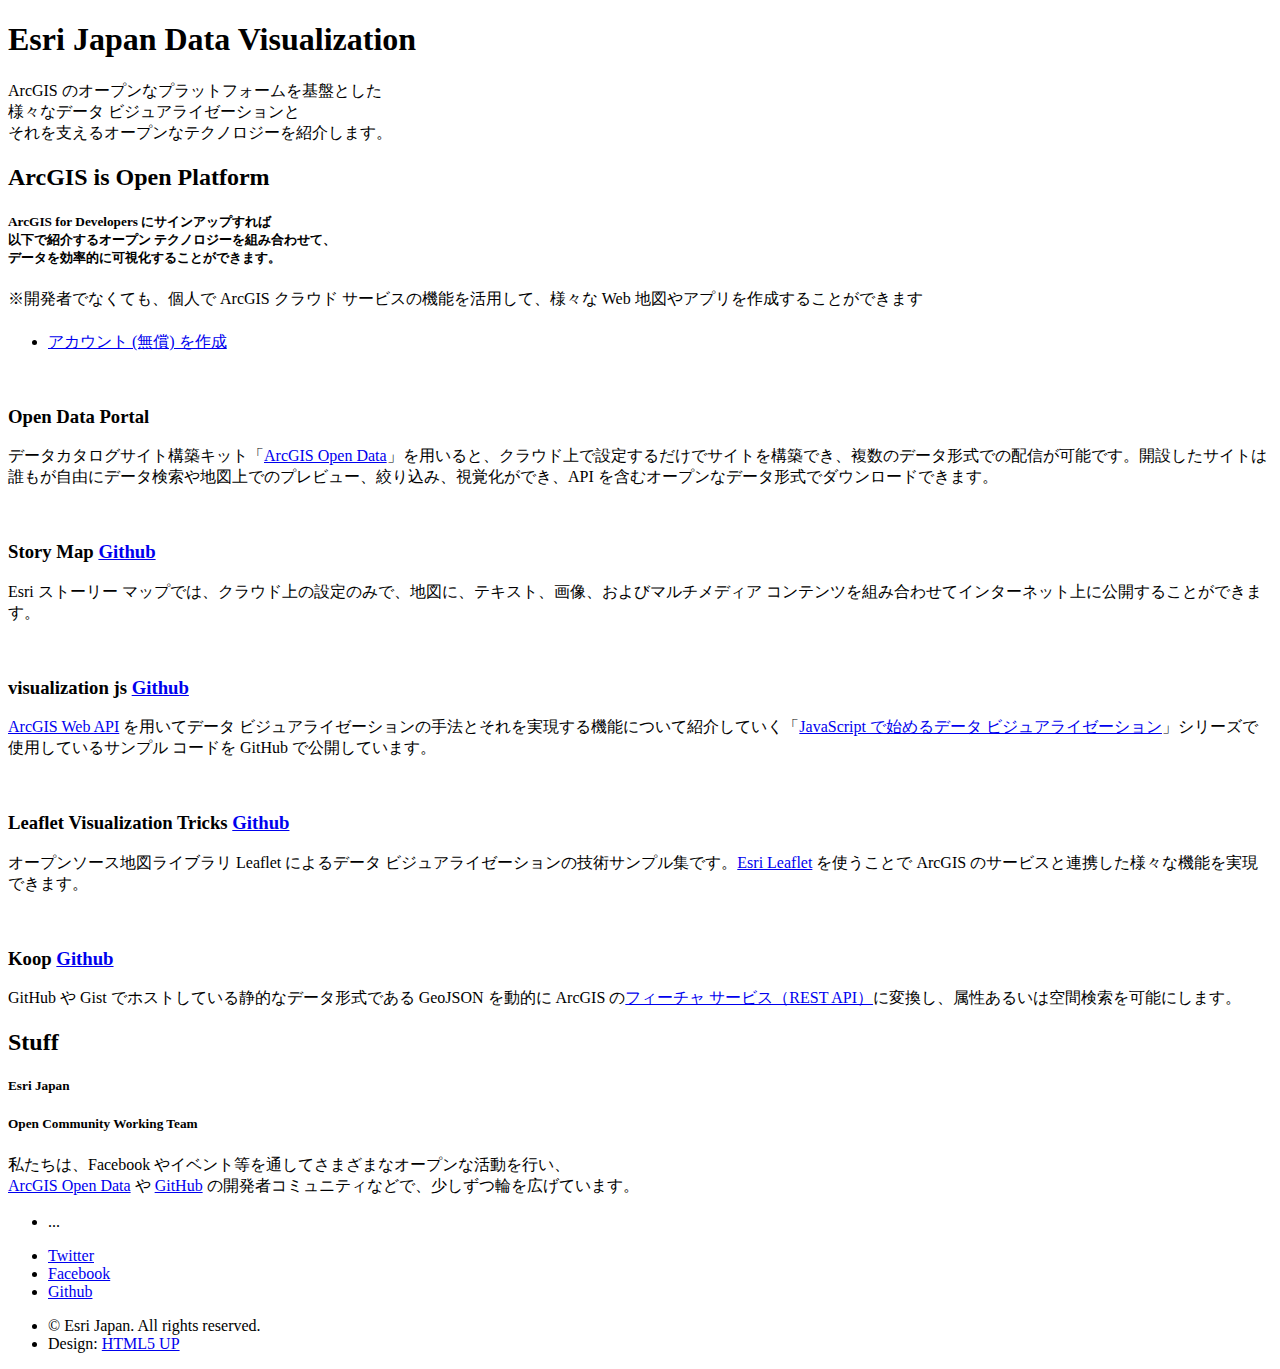
==== ej-dataviz/index.html @ c21b6cfa "fix" ====
<!DOCTYPE HTML>
<!--
	Directive by HTML5 UP
	html5up.net | @n33co
	Free for personal and commercial use under the CCA 3.0 license (html5up.net/license)
-->
<html>
	<head>
		<title>Esri Japan Data Visualization</title>
		<meta charset="utf-8" />
		<meta name="viewport" content="width=device-width, initial-scale=1" />
		<!--[if lte IE 8]><script src="assets/js/ie/html5shiv.js"></script><![endif]-->
		<link rel="stylesheet" href="assets/css/main.css" />
		<!--[if lte IE 8]><link rel="stylesheet" href="assets/css/ie8.css" /><![endif]-->
	</head>
	<body>

		<!-- Header -->
			<div id="header">
				<span class="logo icon ms ms-layers-overlay"></span>
				<h1>Esri Japan Data Visualization</h1>
				<h5></h5>
				<p>ArcGIS のオープンなプラットフォームを基盤とした<br />様々なデータ ビジュアライゼーションと<br />それを支えるオープンなテクノロジーを紹介します。</p>
			</div>

		<!-- Main -->
			<div id="main">

				<header class="major container 75%">
					<h2>ArcGIS is Open Platform</h2>
					<h5></h5>
					<h5>ArcGIS for Developers にサインアップすれば<br />
					以下で紹介するオープン テクノロジーを組み合わせて、<br />
					データを効率的に可視化することができます。</h5>
					<span class="mini">※開発者でなくても、個人で ArcGIS クラウド サービスの機能を活用して、様々な Web 地図やアプリを作成することができます</span>
					<h5></h5>
					<ul class="actions">
						<li><a href="https://developers.arcgis.com/sign-up/" target="_blank" class="button">アカウント (無償) を作成</a></li>
					</ul>
				</header>

				<div class="box alt container">
					<section class="feature left">
						<a href="http://data.esrij.com/" class="image icon ms ms-catalog"><img src="images/pic01.jpg" alt="" /></a>
						<div class="content">
							<h3>Open Data Portal</h3>
							<p>データカタログサイト構築キット「<a href="http://www.esrij.com/products/arcgis-online/details/opendata/" target="_blank">ArcGIS Open Data</a>」を用いると、クラウド上で設定するだけでサイトを構築でき、複数のデータ形式での配信が可能です。開設したサイトは誰もが自由にデータ検索や地図上でのプレビュー、絞り込み、視覚化ができ、API を含むオープンなデータ形式でダウンロードできます。</p>
						</div>
					</section>
					<section class="feature right">
						<a href="http://storymaps.arcgis.com/ja/" target="_blank" class="image icon ms ms-map-o"><img src="images/pic03.jpg" alt="" /></a>
						<div class="content">
							<h3>Story Map <a href="https://github.com/esri?utf8=%E2%9C%93&query=storytelling" target="_blank" class="icon fa-github"><span class="label">Github</span></a></h3>
							<p>Esri ストーリー マップでは、クラウド上の設定のみで、地図に、テキスト、画像、およびマルチメディア コンテンツを組み合わせてインターネット上に公開することができます。</p>
						</div>
					</section>
					<section class="feature left">
						<a href="https://github.com/EsriJapan/data-visualization-js" target="_blank" class="image icon fa-code"><img src="images/pic02.jpg" alt="" /></a>
						<div class="content">
							<h3>visualization js <a href="https://github.com/EsriJapan/data-visualization-js" target="_blank" class="icon fa-github"><span class="label">Github</span></a></h3>
							<p><a href="http://www.esrij.com/products/arcgis-api-for-javascript/" target="_blank">ArcGIS Web API</a> を用いてデータ ビジュアライゼーションの手法とそれを実現する機能について紹介していく「<a href="https://geonet.esri.com/docs/DOC-3492" target="_blank">JavaScript で始めるデータ ビジュアライゼーション</a>」シリーズで使用しているサンプル コードを GitHub で公開しています。</p>
						</div>
					</section>
					<section class="feature right">
						<a href="#" target="_blank" class="image icon ms ms-leaflet"><img src="images/pic03.jpg" alt="" /></a>
						<div class="content">
							<h3>Leaflet Visualization Tricks <a href="#" target="_blank" class="icon fa-github"><span class="label">Github</span></a></h3>
							<p>オープンソース地図ライブラリ Leaflet によるデータ ビジュアライゼーションの技術サンプル集です。<a href="https://esri.github.io/esri-leaflet/" target="_blank">Esri Leaflet</a> を使うことで ArcGIS のサービスと連携した様々な機能を実現できます。</p>
						</div>
					</section>
					<section class="feature left">
						<a href="http://ec2-52-193-79-249.ap-northeast-1.compute.amazonaws.com/" target="_blank" class="image icon ms ms-ogc-web-services"><img src="images/pic01.jpg" alt="" /></a>
						<div class="content">
							<h3>Koop <a href="https://github.com/koopjs/koop" target="_blank" class="icon fa-github"><span class="label">Github</span></a></h3>
							<p>GitHub や Gist でホストしている静的なデータ形式である GeoJSON を動的に ArcGIS の<a href="https://developers.arcgis.com/features/layers/" target="_blank">フィーチャ サービス（REST API）</a>に変換し、属性あるいは空間検索を可能にします。</p>
						</div>
					</section>
				</div>

				<footer class="major container 75%">
					<h2>Stuff</h2>
					<h5>Esri Japan</h5>
					<h5>Open Community Working Team</h5>
					<p>私たちは、Facebook やイベント等を通してさまざまなオープンな活動を行い、<br /><a href="http://data.esrij.com/" target="_blank">ArcGIS Open Data</a> や <a href="https://github.com/esrijapan" target="_blank">GitHub</a> の開発者コミュニティなどで、少しずつ輪を広げています。</p>
					<ul>
						<li>...</li>
					</ul>
					<!--<ul class="actions">
						<li><a href="#" class="button">ArcGIS for Developers アカウント (無償) を作成</a></li>
					</ul>-->
				</footer>

			</div>

		<!-- Footer -->
			<div id="footer">
				<div class="container 75%">

					<!--<header class="major last">
						<h2>Questions or comments?</h2>
					</header>

					<p>Vitae natoque dictum etiam semper magnis enim feugiat amet curabitur tempor
					orci penatibus. Tellus erat mauris ipsum fermentum etiam vivamus.</p>

					<form method="post" action="#">
						<div class="row">
							<div class="6u 12u(mobilep)">
								<input type="text" name="name" placeholder="Name" />
							</div>
							<div class="6u 12u(mobilep)">
								<input type="email" name="email" placeholder="Email" />
							</div>
						</div>
						<div class="row">
							<div class="12u">
								<textarea name="message" placeholder="Message" rows="6"></textarea>
							</div>
						</div>
						<div class="row">
							<div class="12u">
								<ul class="actions">
									<li><input type="submit" value="Send Message" /></li>
								</ul>
							</div>
						</div>
					</form>-->

					<ul class="icons">
						<li><a href="https://twitter.com/ESRIJapan" target="_blank" class="icon fa-twitter"><span class="label">Twitter</span></a></li>
						<li><a href="https://www.facebook.com/esrijopendata" target="_blank" class="icon fa-facebook"><span class="label">Facebook</span></a></li>
						<!--<li><a href="#" class="icon fa-instagram"><span class="label">Instagram</span></a></li>-->
						<li><a href="https://github.com/esrijapan" target="_blank" class="icon fa-github"><span class="label">Github</span></a></li>
						<!--<li><a href="#" class="icon fa-dribbble"><span class="label">Dribbble</span></a></li>-->
					</ul>

					<!--<ul>
						<li><img src="images/logo.png" /></li>
					</ul>-->

					<ul class="copyright">
						<li>&copy; Esri Japan. All rights reserved.</li><li>Design: <a href="http://html5up.net" target="_blank">HTML5 UP</a></li>
					</ul>

				</div>
			</div>

		<!-- Scripts -->
			<script src="assets/js/jquery.min.js"></script>
			<script src="assets/js/skel.min.js"></script>
			<script src="assets/js/util.js"></script>
			<!--[if lte IE 8]><script src="assets/js/ie/respond.min.js"></script><![endif]-->
			<script src="assets/js/main.js"></script>

	</body>
</html>
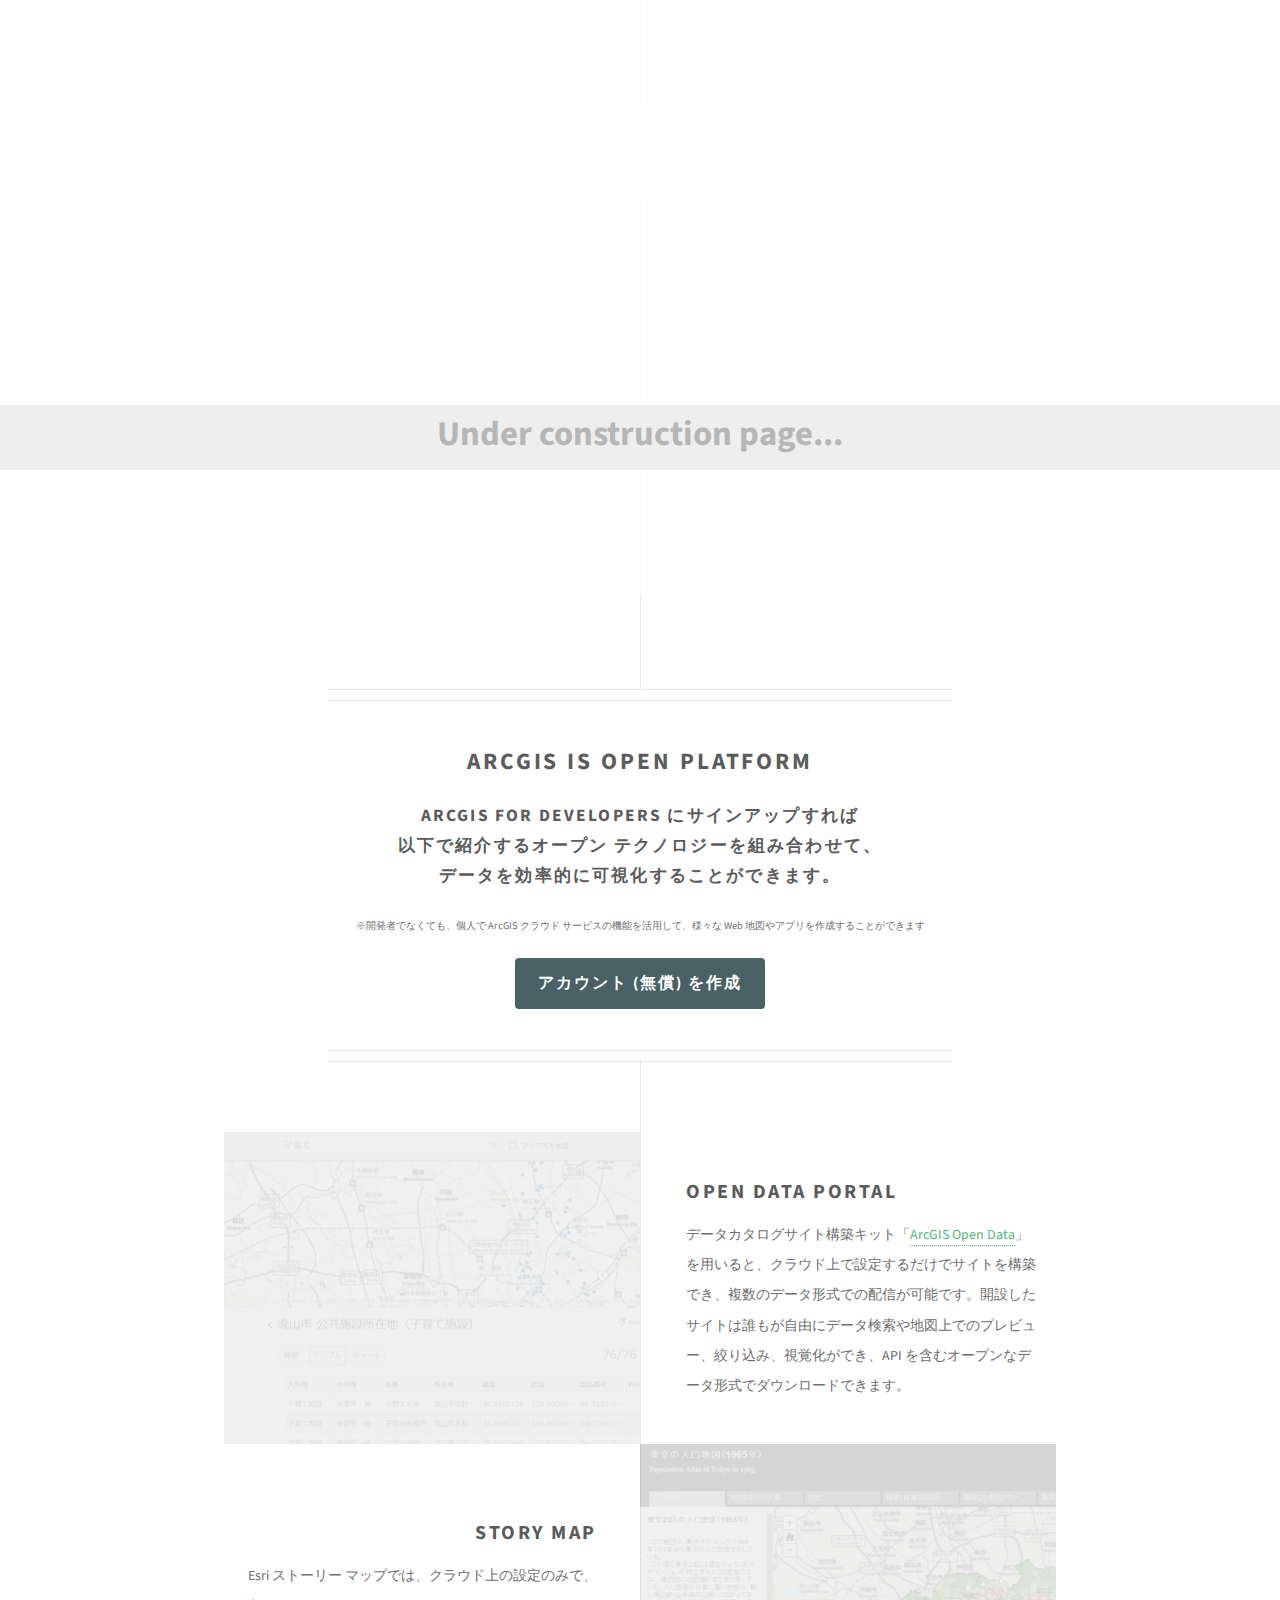
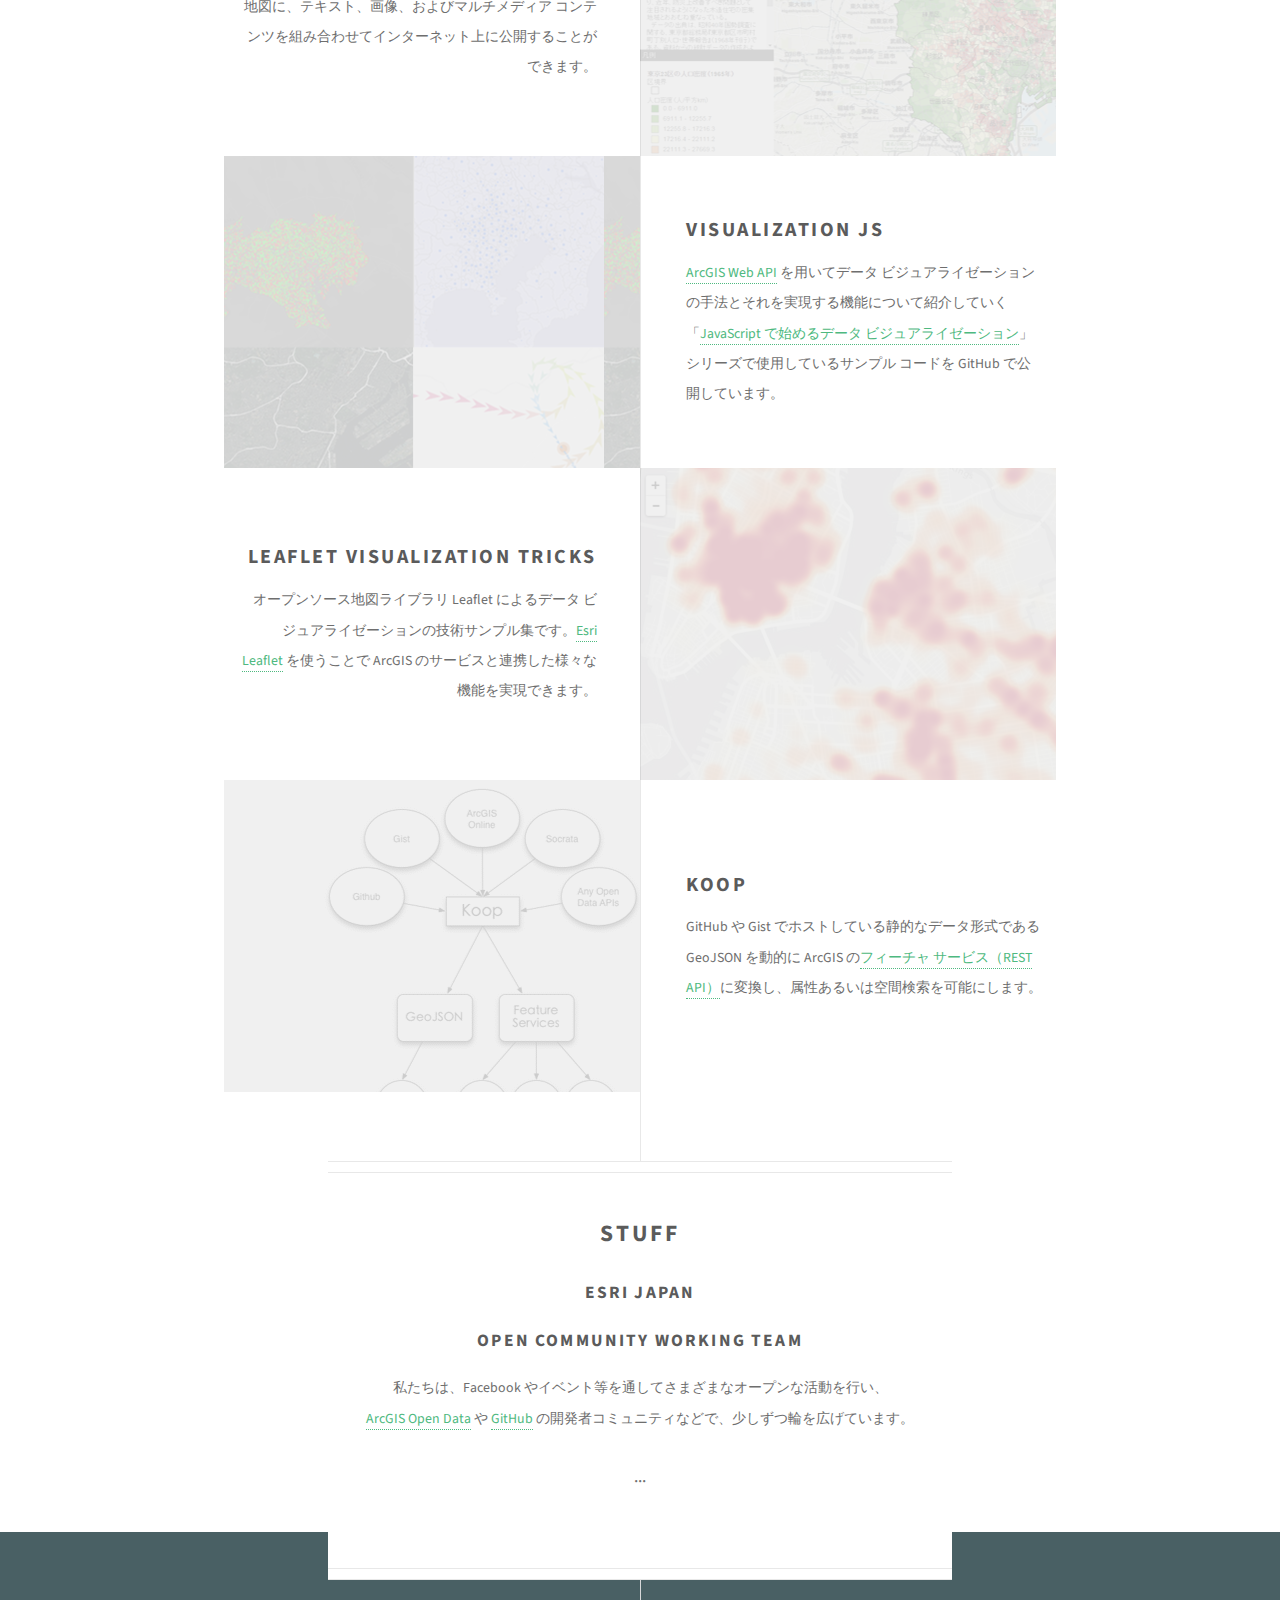
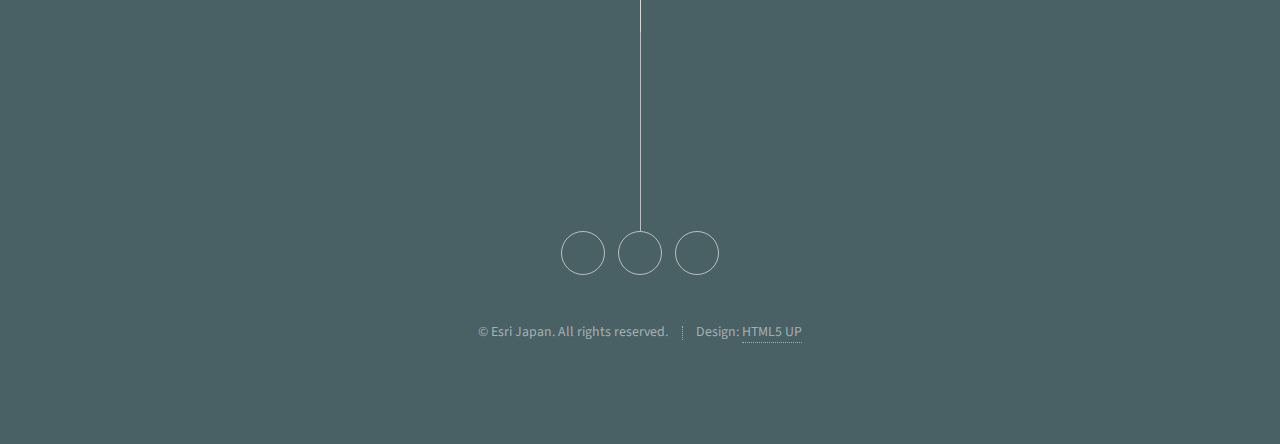
==== commit 51fc2491: "add bk images" ====
--- a/ej-dataviz/index.html
+++ b/ej-dataviz/index.html
@@ -41,35 +41,35 @@
 
 				<div class="box alt container">
 					<section class="feature left">
-						<a href="http://data.esrij.com/" class="image icon ms ms-catalog"><img src="images/pic01.jpg" alt="" /></a>
+						<a href="http://data.esrij.com/" class="image odp icon ms ms-catalog"><img src="images/pic01.jpg" alt="" /></a>
 						<div class="content">
 							<h3>Open Data Portal</h3>
 							<p>データカタログサイト構築キット「<a href="http://www.esrij.com/products/arcgis-online/details/opendata/" target="_blank">ArcGIS Open Data</a>」を用いると、クラウド上で設定するだけでサイトを構築でき、複数のデータ形式での配信が可能です。開設したサイトは誰もが自由にデータ検索や地図上でのプレビュー、絞り込み、視覚化ができ、API を含むオープンなデータ形式でダウンロードできます。</p>
 						</div>
 					</section>
 					<section class="feature right">
-						<a href="http://storymaps.arcgis.com/ja/" target="_blank" class="image icon ms ms-map-o"><img src="images/pic03.jpg" alt="" /></a>
+						<a href="http://storymaps.arcgis.com/ja/" target="_blank" class="image stm icon ms ms-map-o"><img src="images/pic03.jpg" alt="" /></a>
 						<div class="content">
 							<h3>Story Map <a href="https://github.com/esri?utf8=%E2%9C%93&query=storytelling" target="_blank" class="icon fa-github"><span class="label">Github</span></a></h3>
 							<p>Esri ストーリー マップでは、クラウド上の設定のみで、地図に、テキスト、画像、およびマルチメディア コンテンツを組み合わせてインターネット上に公開することができます。</p>
 						</div>
 					</section>
 					<section class="feature left">
-						<a href="https://github.com/EsriJapan/data-visualization-js" target="_blank" class="image icon fa-code"><img src="images/pic02.jpg" alt="" /></a>
+						<a href="https://github.com/EsriJapan/data-visualization-js" target="_blank" class="image viz icon fa-code"><img src="images/pic02.jpg" alt="" /></a>
 						<div class="content">
 							<h3>visualization js <a href="https://github.com/EsriJapan/data-visualization-js" target="_blank" class="icon fa-github"><span class="label">Github</span></a></h3>
 							<p><a href="http://www.esrij.com/products/arcgis-api-for-javascript/" target="_blank">ArcGIS Web API</a> を用いてデータ ビジュアライゼーションの手法とそれを実現する機能について紹介していく「<a href="https://geonet.esri.com/docs/DOC-3492" target="_blank">JavaScript で始めるデータ ビジュアライゼーション</a>」シリーズで使用しているサンプル コードを GitHub で公開しています。</p>
 						</div>
 					</section>
 					<section class="feature right">
-						<a href="#" target="_blank" class="image icon ms ms-leaflet"><img src="images/pic03.jpg" alt="" /></a>
+						<a href="#" target="_blank" class="image lft icon ms ms-leaflet"><img src="images/pic03.jpg" alt="" /></a>
 						<div class="content">
 							<h3>Leaflet Visualization Tricks <a href="#" target="_blank" class="icon fa-github"><span class="label">Github</span></a></h3>
 							<p>オープンソース地図ライブラリ Leaflet によるデータ ビジュアライゼーションの技術サンプル集です。<a href="https://esri.github.io/esri-leaflet/" target="_blank">Esri Leaflet</a> を使うことで ArcGIS のサービスと連携した様々な機能を実現できます。</p>
 						</div>
 					</section>
 					<section class="feature left">
-						<a href="http://ec2-52-193-79-249.ap-northeast-1.compute.amazonaws.com/" target="_blank" class="image icon ms ms-ogc-web-services"><img src="images/pic01.jpg" alt="" /></a>
+						<a href="http://ec2-52-193-79-249.ap-northeast-1.compute.amazonaws.com/" target="_blank" class="image kop icon ms ms-ogc-web-services"><img src="images/pic01.jpg" alt="" /></a>
 						<div class="content">
 							<h3>Koop <a href="https://github.com/koopjs/koop" target="_blank" class="icon fa-github"><span class="label">Github</span></a></h3>
 							<p>GitHub や Gist でホストしている静的なデータ形式である GeoJSON を動的に ArcGIS の<a href="https://developers.arcgis.com/features/layers/" target="_blank">フィーチャ サービス（REST API）</a>に変換し、属性あるいは空間検索を可能にします。</p>
@@ -145,6 +145,8 @@
 				</div>
 			</div>
 
+			<div id="under-construction" style="position:fixed;z-index:999;top:45%;left:0;width:100%;padding:0;font-size:2em;font-weight:bold;opacity:0.5;margin-left:auto;margin-right:auto;text-align:center;background:#ddd;padding-top:15px;padding-bottom:20px;">Under construction page...</div>
+
 		<!-- Scripts -->
 			<script src="assets/js/jquery.min.js"></script>
 			<script src="assets/js/skel.min.js"></script>
--- a/ej-dataviz/assets/css/main.css
+++ b/ej-dataviz/assets/css/main.css
@@ -0,0 +1,3160 @@
+@import url("font-awesome.min.css");
+@import url("mapskin.min.css");
+@import url("http://fonts.googleapis.com/css?family=Source+Sans+Pro:300,300italic,400,400italic,600,600italic,700,700italic");
+
+/* Custom */
+
+span.mini {
+	font-size: 0.6em;
+}
+
+
+/*
+	Directive by HTML5 UP
+	html5up.net | @n33co
+	Free for personal and commercial use under the CCA 3.0 license (html5up.net/license)
+*/
+
+/* Reset */
+
+	html, body, div, span, applet, object, iframe, h1, h2, h3, h4, h5, h6, p, blockquote, pre, a, abbr, acronym, address, big, cite, code, del, dfn, em, img, ins, kbd, q, s, samp, small, strike, strong, sub, sup, tt, var, b, u, i, center, dl, dt, dd, ol, ul, li, fieldset, form, label, legend, table, caption, tbody, tfoot, thead, tr, th, td, article, aside, canvas, details, embed, figure, figcaption, footer, header, hgroup, menu, nav, output, ruby, section, summary, time, mark, audio, video {
+		margin: 0;
+		padding: 0;
+		border: 0;
+		font-size: 100%;
+		font: inherit;
+		vertical-align: baseline;
+	}
+
+	article, aside, details, figcaption, figure, footer, header, hgroup, menu, nav, section {
+		display: block;
+	}
+
+	body {
+		line-height: 1;
+	}
+
+	ol, ul {
+		list-style: none;
+	}
+
+	blockquote, q {
+		quotes: none;
+	}
+
+	blockquote:before, blockquote:after, q:before, q:after {
+		content: '';
+		content: none;
+	}
+
+	table {
+		border-collapse: collapse;
+		border-spacing: 0;
+	}
+
+	body {
+		-webkit-text-size-adjust: none;
+	}
+
+	p {
+		font-size: 0.8em;
+	}
+
+/* Box Model */
+
+	*, *:before, *:after {
+		-moz-box-sizing: border-box;
+		-webkit-box-sizing: border-box;
+		box-sizing: border-box;
+	}
+
+/* Containers */
+
+	.container {
+		margin-left: auto;
+		margin-right: auto;
+	}
+
+	.container.\31 25\25 {
+		width: 100%;
+		max-width: 63.75em;
+		min-width: 51em;
+	}
+
+	.container.\37 5\25 {
+		width: 38.25em;
+	}
+
+	.container.\35 0\25 {
+		width: 25.5em;
+	}
+
+	.container.\32 5\25 {
+		width: 12.75em;
+	}
+
+	.container {
+		width: 51em;
+	}
+
+	@media screen and (max-width: 1680px) {
+
+		.container.\31 25\25 {
+			width: 100%;
+			max-width: 63.75em;
+			min-width: 51em;
+		}
+
+		.container.\37 5\25 {
+			width: 38.25em;
+		}
+
+		.container.\35 0\25 {
+			width: 25.5em;
+		}
+
+		.container.\32 5\25 {
+			width: 12.75em;
+		}
+
+		.container {
+			width: 51em;
+		}
+
+	}
+
+	@media screen and (max-width: 1280px) {
+
+		.container.\31 25\25 {
+			width: 100%;
+			max-width: 60em;
+			min-width: 48em;
+		}
+
+		.container.\37 5\25 {
+			width: 36em;
+		}
+
+		.container.\35 0\25 {
+			width: 24em;
+		}
+
+		.container.\32 5\25 {
+			width: 12em;
+		}
+
+		.container {
+			width: 48em;
+		}
+
+	}
+
+	@media screen and (max-width: 980px) {
+
+		.container.\31 25\25 {
+			width: 100%;
+			max-width: 118.75%;
+			min-width: 95%;
+		}
+
+		.container.\37 5\25 {
+			width: 71.25%;
+		}
+
+		.container.\35 0\25 {
+			width: 47.5%;
+		}
+
+		.container.\32 5\25 {
+			width: 23.75%;
+		}
+
+		.container {
+			width: 95%;
+		}
+
+	}
+
+	@media screen and (max-width: 840px) {
+
+		.container.\31 25\25 {
+			width: 100%;
+			max-width: 118.75%;
+			min-width: 95%;
+		}
+
+		.container.\37 5\25 {
+			width: 71.25%;
+		}
+
+		.container.\35 0\25 {
+			width: 47.5%;
+		}
+
+		.container.\32 5\25 {
+			width: 23.75%;
+		}
+
+		.container {
+			width: 95% !important;
+		}
+
+	}
+
+	@media screen and (max-width: 736px) {
+
+		.container.\31 25\25 {
+			width: 100%;
+			max-width: 112.5%;
+			min-width: 90%;
+		}
+
+		.container.\37 5\25 {
+			width: 67.5%;
+		}
+
+		.container.\35 0\25 {
+			width: 45%;
+		}
+
+		.container.\32 5\25 {
+			width: 22.5%;
+		}
+
+		.container {
+			width: 90% !important;
+		}
+
+	}
+
+	@media screen and (max-width: 480px) {
+
+		.container.\31 25\25 {
+			width: 100%;
+			max-width: 125%;
+			min-width: 100%;
+		}
+
+		.container.\37 5\25 {
+			width: 75%;
+		}
+
+		.container.\35 0\25 {
+			width: 50%;
+		}
+
+		.container.\32 5\25 {
+			width: 25%;
+		}
+
+		.container {
+			width: 100% !important;
+		}
+
+	}
+
+/* Grid */
+
+	.row {
+		border-bottom: solid 1px transparent;
+		-moz-box-sizing: border-box;
+		-webkit-box-sizing: border-box;
+		box-sizing: border-box;
+	}
+
+	.row > * {
+		float: left;
+		-moz-box-sizing: border-box;
+		-webkit-box-sizing: border-box;
+		box-sizing: border-box;
+	}
+
+	.row:after, .row:before {
+		content: '';
+		display: block;
+		clear: both;
+		height: 0;
+	}
+
+	.row.uniform > * > :first-child {
+		margin-top: 0;
+	}
+
+	.row.uniform > * > :last-child {
+		margin-bottom: 0;
+	}
+
+	.row.\30 \25 > * {
+		padding: 0px 0 0 0px;
+	}
+
+	.row.\30 \25 {
+		margin: 0px 0 -1px 0px;
+	}
+
+	.row.uniform.\30 \25 > * {
+		padding: 0px 0 0 0px;
+	}
+
+	.row.uniform.\30 \25 {
+		margin: 0px 0 -1px 0px;
+	}
+
+	.row > * {
+		padding: 30px 0 0 30px;
+	}
+
+	.row {
+		margin: -30px 0 -1px -30px;
+	}
+
+	.row.uniform > * {
+		padding: 30px 0 0 30px;
+	}
+
+	.row.uniform {
+		margin: -30px 0 -1px -30px;
+	}
+
+	.row.\32 00\25 > * {
+		padding: 60px 0 0 60px;
+	}
+
+	.row.\32 00\25 {
+		margin: -60px 0 -1px -60px;
+	}
+
+	.row.uniform.\32 00\25 > * {
+		padding: 60px 0 0 60px;
+	}
+
+	.row.uniform.\32 00\25 {
+		margin: -60px 0 -1px -60px;
+	}
+
+	.row.\31 50\25 > * {
+		padding: 45px 0 0 45px;
+	}
+
+	.row.\31 50\25 {
+		margin: -45px 0 -1px -45px;
+	}
+
+	.row.uniform.\31 50\25 > * {
+		padding: 45px 0 0 45px;
+	}
+
+	.row.uniform.\31 50\25 {
+		margin: -45px 0 -1px -45px;
+	}
+
+	.row.\35 0\25 > * {
+		padding: 15px 0 0 15px;
+	}
+
+	.row.\35 0\25 {
+		margin: -15px 0 -1px -15px;
+	}
+
+	.row.uniform.\35 0\25 > * {
+		padding: 15px 0 0 15px;
+	}
+
+	.row.uniform.\35 0\25 {
+		margin: -15px 0 -1px -15px;
+	}
+
+	.row.\32 5\25 > * {
+		padding: 7.5px 0 0 7.5px;
+	}
+
+	.row.\32 5\25 {
+		margin: -7.5px 0 -1px -7.5px;
+	}
+
+	.row.uniform.\32 5\25 > * {
+		padding: 7.5px 0 0 7.5px;
+	}
+
+	.row.uniform.\32 5\25 {
+		margin: -7.5px 0 -1px -7.5px;
+	}
+
+	.\31 2u, .\31 2u\24 {
+		width: 100%;
+		clear: none;
+		margin-left: 0;
+	}
+
+	.\31 1u, .\31 1u\24 {
+		width: 91.6666666667%;
+		clear: none;
+		margin-left: 0;
+	}
+
+	.\31 0u, .\31 0u\24 {
+		width: 83.3333333333%;
+		clear: none;
+		margin-left: 0;
+	}
+
+	.\39 u, .\39 u\24 {
+		width: 75%;
+		clear: none;
+		margin-left: 0;
+	}
+
+	.\38 u, .\38 u\24 {
+		width: 66.6666666667%;
+		clear: none;
+		margin-left: 0;
+	}
+
+	.\37 u, .\37 u\24 {
+		width: 58.3333333333%;
+		clear: none;
+		margin-left: 0;
+	}
+
+	.\36 u, .\36 u\24 {
+		width: 50%;
+		clear: none;
+		margin-left: 0;
+	}
+
+	.\35 u, .\35 u\24 {
+		width: 41.6666666667%;
+		clear: none;
+		margin-left: 0;
+	}
+
+	.\34 u, .\34 u\24 {
+		width: 33.3333333333%;
+		clear: none;
+		margin-left: 0;
+	}
+
+	.\33 u, .\33 u\24 {
+		width: 25%;
+		clear: none;
+		margin-left: 0;
+	}
+
+	.\32 u, .\32 u\24 {
+		width: 16.6666666667%;
+		clear: none;
+		margin-left: 0;
+	}
+
+	.\31 u, .\31 u\24 {
+		width: 8.3333333333%;
+		clear: none;
+		margin-left: 0;
+	}
+
+	.\31 2u\24 + *,
+	.\31 1u\24 + *,
+	.\31 0u\24 + *,
+	.\39 u\24 + *,
+	.\38 u\24 + *,
+	.\37 u\24 + *,
+	.\36 u\24 + *,
+	.\35 u\24 + *,
+	.\34 u\24 + *,
+	.\33 u\24 + *,
+	.\32 u\24 + *,
+	.\31 u\24 + * {
+		clear: left;
+	}
+
+	.\-11u {
+		margin-left: 91.66667%;
+	}
+
+	.\-10u {
+		margin-left: 83.33333%;
+	}
+
+	.\-9u {
+		margin-left: 75%;
+	}
+
+	.\-8u {
+		margin-left: 66.66667%;
+	}
+
+	.\-7u {
+		margin-left: 58.33333%;
+	}
+
+	.\-6u {
+		margin-left: 50%;
+	}
+
+	.\-5u {
+		margin-left: 41.66667%;
+	}
+
+	.\-4u {
+		margin-left: 33.33333%;
+	}
+
+	.\-3u {
+		margin-left: 25%;
+	}
+
+	.\-2u {
+		margin-left: 16.66667%;
+	}
+
+	.\-1u {
+		margin-left: 8.33333%;
+	}
+
+	@media screen and (max-width: 1680px) {
+
+		.row > * {
+			padding: 30px 0 0 30px;
+		}
+
+		.row {
+			margin: -30px 0 -1px -30px;
+		}
+
+		.row.uniform > * {
+			padding: 30px 0 0 30px;
+		}
+
+		.row.uniform {
+			margin: -30px 0 -1px -30px;
+		}
+
+		.row.\32 00\25 > * {
+			padding: 60px 0 0 60px;
+		}
+
+		.row.\32 00\25 {
+			margin: -60px 0 -1px -60px;
+		}
+
+		.row.uniform.\32 00\25 > * {
+			padding: 60px 0 0 60px;
+		}
+
+		.row.uniform.\32 00\25 {
+			margin: -60px 0 -1px -60px;
+		}
+
+		.row.\31 50\25 > * {
+			padding: 45px 0 0 45px;
+		}
+
+		.row.\31 50\25 {
+			margin: -45px 0 -1px -45px;
+		}
+
+		.row.uniform.\31 50\25 > * {
+			padding: 45px 0 0 45px;
+		}
+
+		.row.uniform.\31 50\25 {
+			margin: -45px 0 -1px -45px;
+		}
+
+		.row.\35 0\25 > * {
+			padding: 15px 0 0 15px;
+		}
+
+		.row.\35 0\25 {
+			margin: -15px 0 -1px -15px;
+		}
+
+		.row.uniform.\35 0\25 > * {
+			padding: 15px 0 0 15px;
+		}
+
+		.row.uniform.\35 0\25 {
+			margin: -15px 0 -1px -15px;
+		}
+
+		.row.\32 5\25 > * {
+			padding: 7.5px 0 0 7.5px;
+		}
+
+		.row.\32 5\25 {
+			margin: -7.5px 0 -1px -7.5px;
+		}
+
+		.row.uniform.\32 5\25 > * {
+			padding: 7.5px 0 0 7.5px;
+		}
+
+		.row.uniform.\32 5\25 {
+			margin: -7.5px 0 -1px -7.5px;
+		}
+
+		.\31 2u\28wide\29, .\31 2u\24\28wide\29 {
+			width: 100%;
+			clear: none;
+			margin-left: 0;
+		}
+
+		.\31 1u\28wide\29, .\31 1u\24\28wide\29 {
+			width: 91.6666666667%;
+			clear: none;
+			margin-left: 0;
+		}
+
+		.\31 0u\28wide\29, .\31 0u\24\28wide\29 {
+			width: 83.3333333333%;
+			clear: none;
+			margin-left: 0;
+		}
+
+		.\39 u\28wide\29, .\39 u\24\28wide\29 {
+			width: 75%;
+			clear: none;
+			margin-left: 0;
+		}
+
+		.\38 u\28wide\29, .\38 u\24\28wide\29 {
+			width: 66.6666666667%;
+			clear: none;
+			margin-left: 0;
+		}
+
+		.\37 u\28wide\29, .\37 u\24\28wide\29 {
+			width: 58.3333333333%;
+			clear: none;
+			margin-left: 0;
+		}
+
+		.\36 u\28wide\29, .\36 u\24\28wide\29 {
+			width: 50%;
+			clear: none;
+			margin-left: 0;
+		}
+
+		.\35 u\28wide\29, .\35 u\24\28wide\29 {
+			width: 41.6666666667%;
+			clear: none;
+			margin-left: 0;
+		}
+
+		.\34 u\28wide\29, .\34 u\24\28wide\29 {
+			width: 33.3333333333%;
+			clear: none;
+			margin-left: 0;
+		}
+
+		.\33 u\28wide\29, .\33 u\24\28wide\29 {
+			width: 25%;
+			clear: none;
+			margin-left: 0;
+		}
+
+		.\32 u\28wide\29, .\32 u\24\28wide\29 {
+			width: 16.6666666667%;
+			clear: none;
+			margin-left: 0;
+		}
+
+		.\31 u\28wide\29, .\31 u\24\28wide\29 {
+			width: 8.3333333333%;
+			clear: none;
+			margin-left: 0;
+		}
+
+		.\31 2u\24\28wide\29 + *,
+		.\31 1u\24\28wide\29 + *,
+		.\31 0u\24\28wide\29 + *,
+		.\39 u\24\28wide\29 + *,
+		.\38 u\24\28wide\29 + *,
+		.\37 u\24\28wide\29 + *,
+		.\36 u\24\28wide\29 + *,
+		.\35 u\24\28wide\29 + *,
+		.\34 u\24\28wide\29 + *,
+		.\33 u\24\28wide\29 + *,
+		.\32 u\24\28wide\29 + *,
+		.\31 u\24\28wide\29 + * {
+			clear: left;
+		}
+
+		.\-11u\28wide\29 {
+			margin-left: 91.66667%;
+		}
+
+		.\-10u\28wide\29 {
+			margin-left: 83.33333%;
+		}
+
+		.\-9u\28wide\29 {
+			margin-left: 75%;
+		}
+
+		.\-8u\28wide\29 {
+			margin-left: 66.66667%;
+		}
+
+		.\-7u\28wide\29 {
+			margin-left: 58.33333%;
+		}
+
+		.\-6u\28wide\29 {
+			margin-left: 50%;
+		}
+
+		.\-5u\28wide\29 {
+			margin-left: 41.66667%;
+		}
+
+		.\-4u\28wide\29 {
+			margin-left: 33.33333%;
+		}
+
+		.\-3u\28wide\29 {
+			margin-left: 25%;
+		}
+
+		.\-2u\28wide\29 {
+			margin-left: 16.66667%;
+		}
+
+		.\-1u\28wide\29 {
+			margin-left: 8.33333%;
+		}
+
+	}
+
+	@media screen and (max-width: 1280px) {
+
+		.row > * {
+			padding: 30px 0 0 30px;
+		}
+
+		.row {
+			margin: -30px 0 -1px -30px;
+		}
+
+		.row.uniform > * {
+			padding: 30px 0 0 30px;
+		}
+
+		.row.uniform {
+			margin: -30px 0 -1px -30px;
+		}
+
+		.row.\32 00\25 > * {
+			padding: 60px 0 0 60px;
+		}
+
+		.row.\32 00\25 {
+			margin: -60px 0 -1px -60px;
+		}
+
+		.row.uniform.\32 00\25 > * {
+			padding: 60px 0 0 60px;
+		}
+
+		.row.uniform.\32 00\25 {
+			margin: -60px 0 -1px -60px;
+		}
+
+		.row.\31 50\25 > * {
+			padding: 45px 0 0 45px;
+		}
+
+		.row.\31 50\25 {
+			margin: -45px 0 -1px -45px;
+		}
+
+		.row.uniform.\31 50\25 > * {
+			padding: 45px 0 0 45px;
+		}
+
+		.row.uniform.\31 50\25 {
+			margin: -45px 0 -1px -45px;
+		}
+
+		.row.\35 0\25 > * {
+			padding: 15px 0 0 15px;
+		}
+
+		.row.\35 0\25 {
+			margin: -15px 0 -1px -15px;
+		}
+
+		.row.uniform.\35 0\25 > * {
+			padding: 15px 0 0 15px;
+		}
+
+		.row.uniform.\35 0\25 {
+			margin: -15px 0 -1px -15px;
+		}
+
+		.row.\32 5\25 > * {
+			padding: 7.5px 0 0 7.5px;
+		}
+
+		.row.\32 5\25 {
+			margin: -7.5px 0 -1px -7.5px;
+		}
+
+		.row.uniform.\32 5\25 > * {
+			padding: 7.5px 0 0 7.5px;
+		}
+
+		.row.uniform.\32 5\25 {
+			margin: -7.5px 0 -1px -7.5px;
+		}
+
+		.\31 2u\28normal\29, .\31 2u\24\28normal\29 {
+			width: 100%;
+			clear: none;
+			margin-left: 0;
+		}
+
+		.\31 1u\28normal\29, .\31 1u\24\28normal\29 {
+			width: 91.6666666667%;
+			clear: none;
+			margin-left: 0;
+		}
+
+		.\31 0u\28normal\29, .\31 0u\24\28normal\29 {
+			width: 83.3333333333%;
+			clear: none;
+			margin-left: 0;
+		}
+
+		.\39 u\28normal\29, .\39 u\24\28normal\29 {
+			width: 75%;
+			clear: none;
+			margin-left: 0;
+		}
+
+		.\38 u\28normal\29, .\38 u\24\28normal\29 {
+			width: 66.6666666667%;
+			clear: none;
+			margin-left: 0;
+		}
+
+		.\37 u\28normal\29, .\37 u\24\28normal\29 {
+			width: 58.3333333333%;
+			clear: none;
+			margin-left: 0;
+		}
+
+		.\36 u\28normal\29, .\36 u\24\28normal\29 {
+			width: 50%;
+			clear: none;
+			margin-left: 0;
+		}
+
+		.\35 u\28normal\29, .\35 u\24\28normal\29 {
+			width: 41.6666666667%;
+			clear: none;
+			margin-left: 0;
+		}
+
+		.\34 u\28normal\29, .\34 u\24\28normal\29 {
+			width: 33.3333333333%;
+			clear: none;
+			margin-left: 0;
+		}
+
+		.\33 u\28normal\29, .\33 u\24\28normal\29 {
+			width: 25%;
+			clear: none;
+			margin-left: 0;
+		}
+
+		.\32 u\28normal\29, .\32 u\24\28normal\29 {
+			width: 16.6666666667%;
+			clear: none;
+			margin-left: 0;
+		}
+
+		.\31 u\28normal\29, .\31 u\24\28normal\29 {
+			width: 8.3333333333%;
+			clear: none;
+			margin-left: 0;
+		}
+
+		.\31 2u\24\28normal\29 + *,
+		.\31 1u\24\28normal\29 + *,
+		.\31 0u\24\28normal\29 + *,
+		.\39 u\24\28normal\29 + *,
+		.\38 u\24\28normal\29 + *,
+		.\37 u\24\28normal\29 + *,
+		.\36 u\24\28normal\29 + *,
+		.\35 u\24\28normal\29 + *,
+		.\34 u\24\28normal\29 + *,
+		.\33 u\24\28normal\29 + *,
+		.\32 u\24\28normal\29 + *,
+		.\31 u\24\28normal\29 + * {
+			clear: left;
+		}
+
+		.\-11u\28normal\29 {
+			margin-left: 91.66667%;
+		}
+
+		.\-10u\28normal\29 {
+			margin-left: 83.33333%;
+		}
+
+		.\-9u\28normal\29 {
+			margin-left: 75%;
+		}
+
+		.\-8u\28normal\29 {
+			margin-left: 66.66667%;
+		}
+
+		.\-7u\28normal\29 {
+			margin-left: 58.33333%;
+		}
+
+		.\-6u\28normal\29 {
+			margin-left: 50%;
+		}
+
+		.\-5u\28normal\29 {
+			margin-left: 41.66667%;
+		}
+
+		.\-4u\28normal\29 {
+			margin-left: 33.33333%;
+		}
+
+		.\-3u\28normal\29 {
+			margin-left: 25%;
+		}
+
+		.\-2u\28normal\29 {
+			margin-left: 16.66667%;
+		}
+
+		.\-1u\28normal\29 {
+			margin-left: 8.33333%;
+		}
+
+	}
+
+	@media screen and (max-width: 980px) {
+
+		.row > * {
+			padding: 30px 0 0 30px;
+		}
+
+		.row {
+			margin: -30px 0 -1px -30px;
+		}
+
+		.row.uniform > * {
+			padding: 30px 0 0 30px;
+		}
+
+		.row.uniform {
+			margin: -30px 0 -1px -30px;
+		}
+
+		.row.\32 00\25 > * {
+			padding: 60px 0 0 60px;
+		}
+
+		.row.\32 00\25 {
+			margin: -60px 0 -1px -60px;
+		}
+
+		.row.uniform.\32 00\25 > * {
+			padding: 60px 0 0 60px;
+		}
+
+		.row.uniform.\32 00\25 {
+			margin: -60px 0 -1px -60px;
+		}
+
+		.row.\31 50\25 > * {
+			padding: 45px 0 0 45px;
+		}
+
+		.row.\31 50\25 {
+			margin: -45px 0 -1px -45px;
+		}
+
+		.row.uniform.\31 50\25 > * {
+			padding: 45px 0 0 45px;
+		}
+
+		.row.uniform.\31 50\25 {
+			margin: -45px 0 -1px -45px;
+		}
+
+		.row.\35 0\25 > * {
+			padding: 15px 0 0 15px;
+		}
+
+		.row.\35 0\25 {
+			margin: -15px 0 -1px -15px;
+		}
+
+		.row.uniform.\35 0\25 > * {
+			padding: 15px 0 0 15px;
+		}
+
+		.row.uniform.\35 0\25 {
+			margin: -15px 0 -1px -15px;
+		}
+
+		.row.\32 5\25 > * {
+			padding: 7.5px 0 0 7.5px;
+		}
+
+		.row.\32 5\25 {
+			margin: -7.5px 0 -1px -7.5px;
+		}
+
+		.row.uniform.\32 5\25 > * {
+			padding: 7.5px 0 0 7.5px;
+		}
+
+		.row.uniform.\32 5\25 {
+			margin: -7.5px 0 -1px -7.5px;
+		}
+
+		.\31 2u\28narrow\29, .\31 2u\24\28narrow\29 {
+			width: 100%;
+			clear: none;
+			margin-left: 0;
+		}
+
+		.\31 1u\28narrow\29, .\31 1u\24\28narrow\29 {
+			width: 91.6666666667%;
+			clear: none;
+			margin-left: 0;
+		}
+
+		.\31 0u\28narrow\29, .\31 0u\24\28narrow\29 {
+			width: 83.3333333333%;
+			clear: none;
+			margin-left: 0;
+		}
+
+		.\39 u\28narrow\29, .\39 u\24\28narrow\29 {
+			width: 75%;
+			clear: none;
+			margin-left: 0;
+		}
+
+		.\38 u\28narrow\29, .\38 u\24\28narrow\29 {
+			width: 66.6666666667%;
+			clear: none;
+			margin-left: 0;
+		}
+
+		.\37 u\28narrow\29, .\37 u\24\28narrow\29 {
+			width: 58.3333333333%;
+			clear: none;
+			margin-left: 0;
+		}
+
+		.\36 u\28narrow\29, .\36 u\24\28narrow\29 {
+			width: 50%;
+			clear: none;
+			margin-left: 0;
+		}
+
+		.\35 u\28narrow\29, .\35 u\24\28narrow\29 {
+			width: 41.6666666667%;
+			clear: none;
+			margin-left: 0;
+		}
+
+		.\34 u\28narrow\29, .\34 u\24\28narrow\29 {
+			width: 33.3333333333%;
+			clear: none;
+			margin-left: 0;
+		}
+
+		.\33 u\28narrow\29, .\33 u\24\28narrow\29 {
+			width: 25%;
+			clear: none;
+			margin-left: 0;
+		}
+
+		.\32 u\28narrow\29, .\32 u\24\28narrow\29 {
+			width: 16.6666666667%;
+			clear: none;
+			margin-left: 0;
+		}
+
+		.\31 u\28narrow\29, .\31 u\24\28narrow\29 {
+			width: 8.3333333333%;
+			clear: none;
+			margin-left: 0;
+		}
+
+		.\31 2u\24\28narrow\29 + *,
+		.\31 1u\24\28narrow\29 + *,
+		.\31 0u\24\28narrow\29 + *,
+		.\39 u\24\28narrow\29 + *,
+		.\38 u\24\28narrow\29 + *,
+		.\37 u\24\28narrow\29 + *,
+		.\36 u\24\28narrow\29 + *,
+		.\35 u\24\28narrow\29 + *,
+		.\34 u\24\28narrow\29 + *,
+		.\33 u\24\28narrow\29 + *,
+		.\32 u\24\28narrow\29 + *,
+		.\31 u\24\28narrow\29 + * {
+			clear: left;
+		}
+
+		.\-11u\28narrow\29 {
+			margin-left: 91.66667%;
+		}
+
+		.\-10u\28narrow\29 {
+			margin-left: 83.33333%;
+		}
+
+		.\-9u\28narrow\29 {
+			margin-left: 75%;
+		}
+
+		.\-8u\28narrow\29 {
+			margin-left: 66.66667%;
+		}
+
+		.\-7u\28narrow\29 {
+			margin-left: 58.33333%;
+		}
+
+		.\-6u\28narrow\29 {
+			margin-left: 50%;
+		}
+
+		.\-5u\28narrow\29 {
+			margin-left: 41.66667%;
+		}
+
+		.\-4u\28narrow\29 {
+			margin-left: 33.33333%;
+		}
+
+		.\-3u\28narrow\29 {
+			margin-left: 25%;
+		}
+
+		.\-2u\28narrow\29 {
+			margin-left: 16.66667%;
+		}
+
+		.\-1u\28narrow\29 {
+			margin-left: 8.33333%;
+		}
+
+	}
+
+	@media screen and (max-width: 840px) {
+
+		.row > * {
+			padding: 20px 0 0 20px;
+		}
+
+		.row {
+			margin: -20px 0 -1px -20px;
+		}
+
+		.row.uniform > * {
+			padding: 20px 0 0 20px;
+		}
+
+		.row.uniform {
+			margin: -20px 0 -1px -20px;
+		}
+
+		.row.\32 00\25 > * {
+			padding: 40px 0 0 40px;
+		}
+
+		.row.\32 00\25 {
+			margin: -40px 0 -1px -40px;
+		}
+
+		.row.uniform.\32 00\25 > * {
+			padding: 40px 0 0 40px;
+		}
+
+		.row.uniform.\32 00\25 {
+			margin: -40px 0 -1px -40px;
+		}
+
+		.row.\31 50\25 > * {
+			padding: 30px 0 0 30px;
+		}
+
+		.row.\31 50\25 {
+			margin: -30px 0 -1px -30px;
+		}
+
+		.row.uniform.\31 50\25 > * {
+			padding: 30px 0 0 30px;
+		}
+
+		.row.uniform.\31 50\25 {
+			margin: -30px 0 -1px -30px;
+		}
+
+		.row.\35 0\25 > * {
+			padding: 10px 0 0 10px;
+		}
+
+		.row.\35 0\25 {
+			margin: -10px 0 -1px -10px;
+		}
+
+		.row.uniform.\35 0\25 > * {
+			padding: 10px 0 0 10px;
+		}
+
+		.row.uniform.\35 0\25 {
+			margin: -10px 0 -1px -10px;
+		}
+
+		.row.\32 5\25 > * {
+			padding: 5px 0 0 5px;
+		}
+
+		.row.\32 5\25 {
+			margin: -5px 0 -1px -5px;
+		}
+
+		.row.uniform.\32 5\25 > * {
+			padding: 5px 0 0 5px;
+		}
+
+		.row.uniform.\32 5\25 {
+			margin: -5px 0 -1px -5px;
+		}
+
+		.\31 2u\28narrower\29, .\31 2u\24\28narrower\29 {
+			width: 100%;
+			clear: none;
+			margin-left: 0;
+		}
+
+		.\31 1u\28narrower\29, .\31 1u\24\28narrower\29 {
+			width: 91.6666666667%;
+			clear: none;
+			margin-left: 0;
+		}
+
+		.\31 0u\28narrower\29, .\31 0u\24\28narrower\29 {
+			width: 83.3333333333%;
+			clear: none;
+			margin-left: 0;
+		}
+
+		.\39 u\28narrower\29, .\39 u\24\28narrower\29 {
+			width: 75%;
+			clear: none;
+			margin-left: 0;
+		}
+
+		.\38 u\28narrower\29, .\38 u\24\28narrower\29 {
+			width: 66.6666666667%;
+			clear: none;
+			margin-left: 0;
+		}
+
+		.\37 u\28narrower\29, .\37 u\24\28narrower\29 {
+			width: 58.3333333333%;
+			clear: none;
+			margin-left: 0;
+		}
+
+		.\36 u\28narrower\29, .\36 u\24\28narrower\29 {
+			width: 50%;
+			clear: none;
+			margin-left: 0;
+		}
+
+		.\35 u\28narrower\29, .\35 u\24\28narrower\29 {
+			width: 41.6666666667%;
+			clear: none;
+			margin-left: 0;
+		}
+
+		.\34 u\28narrower\29, .\34 u\24\28narrower\29 {
+			width: 33.3333333333%;
+			clear: none;
+			margin-left: 0;
+		}
+
+		.\33 u\28narrower\29, .\33 u\24\28narrower\29 {
+			width: 25%;
+			clear: none;
+			margin-left: 0;
+		}
+
+		.\32 u\28narrower\29, .\32 u\24\28narrower\29 {
+			width: 16.6666666667%;
+			clear: none;
+			margin-left: 0;
+		}
+
+		.\31 u\28narrower\29, .\31 u\24\28narrower\29 {
+			width: 8.3333333333%;
+			clear: none;
+			margin-left: 0;
+		}
+
+		.\31 2u\24\28narrower\29 + *,
+		.\31 1u\24\28narrower\29 + *,
+		.\31 0u\24\28narrower\29 + *,
+		.\39 u\24\28narrower\29 + *,
+		.\38 u\24\28narrower\29 + *,
+		.\37 u\24\28narrower\29 + *,
+		.\36 u\24\28narrower\29 + *,
+		.\35 u\24\28narrower\29 + *,
+		.\34 u\24\28narrower\29 + *,
+		.\33 u\24\28narrower\29 + *,
+		.\32 u\24\28narrower\29 + *,
+		.\31 u\24\28narrower\29 + * {
+			clear: left;
+		}
+
+		.\-11u\28narrower\29 {
+			margin-left: 91.66667%;
+		}
+
+		.\-10u\28narrower\29 {
+			margin-left: 83.33333%;
+		}
+
+		.\-9u\28narrower\29 {
+			margin-left: 75%;
+		}
+
+		.\-8u\28narrower\29 {
+			margin-left: 66.66667%;
+		}
+
+		.\-7u\28narrower\29 {
+			margin-left: 58.33333%;
+		}
+
+		.\-6u\28narrower\29 {
+			margin-left: 50%;
+		}
+
+		.\-5u\28narrower\29 {
+			margin-left: 41.66667%;
+		}
+
+		.\-4u\28narrower\29 {
+			margin-left: 33.33333%;
+		}
+
+		.\-3u\28narrower\29 {
+			margin-left: 25%;
+		}
+
+		.\-2u\28narrower\29 {
+			margin-left: 16.66667%;
+		}
+
+		.\-1u\28narrower\29 {
+			margin-left: 8.33333%;
+		}
+
+	}
+
+	@media screen and (max-width: 736px) {
+
+		.row > * {
+			padding: 20px 0 0 20px;
+		}
+
+		.row {
+			margin: -20px 0 -1px -20px;
+		}
+
+		.row.uniform > * {
+			padding: 20px 0 0 20px;
+		}
+
+		.row.uniform {
+			margin: -20px 0 -1px -20px;
+		}
+
+		.row.\32 00\25 > * {
+			padding: 40px 0 0 40px;
+		}
+
+		.row.\32 00\25 {
+			margin: -40px 0 -1px -40px;
+		}
+
+		.row.uniform.\32 00\25 > * {
+			padding: 40px 0 0 40px;
+		}
+
+		.row.uniform.\32 00\25 {
+			margin: -40px 0 -1px -40px;
+		}
+
+		.row.\31 50\25 > * {
+			padding: 30px 0 0 30px;
+		}
+
+		.row.\31 50\25 {
+			margin: -30px 0 -1px -30px;
+		}
+
+		.row.uniform.\31 50\25 > * {
+			padding: 30px 0 0 30px;
+		}
+
+		.row.uniform.\31 50\25 {
+			margin: -30px 0 -1px -30px;
+		}
+
+		.row.\35 0\25 > * {
+			padding: 10px 0 0 10px;
+		}
+
+		.row.\35 0\25 {
+			margin: -10px 0 -1px -10px;
+		}
+
+		.row.uniform.\35 0\25 > * {
+			padding: 10px 0 0 10px;
+		}
+
+		.row.uniform.\35 0\25 {
+			margin: -10px 0 -1px -10px;
+		}
+
+		.row.\32 5\25 > * {
+			padding: 5px 0 0 5px;
+		}
+
+		.row.\32 5\25 {
+			margin: -5px 0 -1px -5px;
+		}
+
+		.row.uniform.\32 5\25 > * {
+			padding: 5px 0 0 5px;
+		}
+
+		.row.uniform.\32 5\25 {
+			margin: -5px 0 -1px -5px;
+		}
+
+		.\31 2u\28mobile\29, .\31 2u\24\28mobile\29 {
+			width: 100%;
+			clear: none;
+			margin-left: 0;
+		}
+
+		.\31 1u\28mobile\29, .\31 1u\24\28mobile\29 {
+			width: 91.6666666667%;
+			clear: none;
+			margin-left: 0;
+		}
+
+		.\31 0u\28mobile\29, .\31 0u\24\28mobile\29 {
+			width: 83.3333333333%;
+			clear: none;
+			margin-left: 0;
+		}
+
+		.\39 u\28mobile\29, .\39 u\24\28mobile\29 {
+			width: 75%;
+			clear: none;
+			margin-left: 0;
+		}
+
+		.\38 u\28mobile\29, .\38 u\24\28mobile\29 {
+			width: 66.6666666667%;
+			clear: none;
+			margin-left: 0;
+		}
+
+		.\37 u\28mobile\29, .\37 u\24\28mobile\29 {
+			width: 58.3333333333%;
+			clear: none;
+			margin-left: 0;
+		}
+
+		.\36 u\28mobile\29, .\36 u\24\28mobile\29 {
+			width: 50%;
+			clear: none;
+			margin-left: 0;
+		}
+
+		.\35 u\28mobile\29, .\35 u\24\28mobile\29 {
+			width: 41.6666666667%;
+			clear: none;
+			margin-left: 0;
+		}
+
+		.\34 u\28mobile\29, .\34 u\24\28mobile\29 {
+			width: 33.3333333333%;
+			clear: none;
+			margin-left: 0;
+		}
+
+		.\33 u\28mobile\29, .\33 u\24\28mobile\29 {
+			width: 25%;
+			clear: none;
+			margin-left: 0;
+		}
+
+		.\32 u\28mobile\29, .\32 u\24\28mobile\29 {
+			width: 16.6666666667%;
+			clear: none;
+			margin-left: 0;
+		}
+
+		.\31 u\28mobile\29, .\31 u\24\28mobile\29 {
+			width: 8.3333333333%;
+			clear: none;
+			margin-left: 0;
+		}
+
+		.\31 2u\24\28mobile\29 + *,
+		.\31 1u\24\28mobile\29 + *,
+		.\31 0u\24\28mobile\29 + *,
+		.\39 u\24\28mobile\29 + *,
+		.\38 u\24\28mobile\29 + *,
+		.\37 u\24\28mobile\29 + *,
+		.\36 u\24\28mobile\29 + *,
+		.\35 u\24\28mobile\29 + *,
+		.\34 u\24\28mobile\29 + *,
+		.\33 u\24\28mobile\29 + *,
+		.\32 u\24\28mobile\29 + *,
+		.\31 u\24\28mobile\29 + * {
+			clear: left;
+		}
+
+		.\-11u\28mobile\29 {
+			margin-left: 91.66667%;
+		}
+
+		.\-10u\28mobile\29 {
+			margin-left: 83.33333%;
+		}
+
+		.\-9u\28mobile\29 {
+			margin-left: 75%;
+		}
+
+		.\-8u\28mobile\29 {
+			margin-left: 66.66667%;
+		}
+
+		.\-7u\28mobile\29 {
+			margin-left: 58.33333%;
+		}
+
+		.\-6u\28mobile\29 {
+			margin-left: 50%;
+		}
+
+		.\-5u\28mobile\29 {
+			margin-left: 41.66667%;
+		}
+
+		.\-4u\28mobile\29 {
+			margin-left: 33.33333%;
+		}
+
+		.\-3u\28mobile\29 {
+			margin-left: 25%;
+		}
+
+		.\-2u\28mobile\29 {
+			margin-left: 16.66667%;
+		}
+
+		.\-1u\28mobile\29 {
+			margin-left: 8.33333%;
+		}
+
+	}
+
+	@media screen and (max-width: 480px) {
+
+		.row > * {
+			padding: 20px 0 0 20px;
+		}
+
+		.row {
+			margin: -20px 0 -1px -20px;
+		}
+
+		.row.uniform > * {
+			padding: 20px 0 0 20px;
+		}
+
+		.row.uniform {
+			margin: -20px 0 -1px -20px;
+		}
+
+		.row.\32 00\25 > * {
+			padding: 40px 0 0 40px;
+		}
+
+		.row.\32 00\25 {
+			margin: -40px 0 -1px -40px;
+		}
+
+		.row.uniform.\32 00\25 > * {
+			padding: 40px 0 0 40px;
+		}
+
+		.row.uniform.\32 00\25 {
+			margin: -40px 0 -1px -40px;
+		}
+
+		.row.\31 50\25 > * {
+			padding: 30px 0 0 30px;
+		}
+
+		.row.\31 50\25 {
+			margin: -30px 0 -1px -30px;
+		}
+
+		.row.uniform.\31 50\25 > * {
+			padding: 30px 0 0 30px;
+		}
+
+		.row.uniform.\31 50\25 {
+			margin: -30px 0 -1px -30px;
+		}
+
+		.row.\35 0\25 > * {
+			padding: 10px 0 0 10px;
+		}
+
+		.row.\35 0\25 {
+			margin: -10px 0 -1px -10px;
+		}
+
+		.row.uniform.\35 0\25 > * {
+			padding: 10px 0 0 10px;
+		}
+
+		.row.uniform.\35 0\25 {
+			margin: -10px 0 -1px -10px;
+		}
+
+		.row.\32 5\25 > * {
+			padding: 5px 0 0 5px;
+		}
+
+		.row.\32 5\25 {
+			margin: -5px 0 -1px -5px;
+		}
+
+		.row.uniform.\32 5\25 > * {
+			padding: 5px 0 0 5px;
+		}
+
+		.row.uniform.\32 5\25 {
+			margin: -5px 0 -1px -5px;
+		}
+
+		.\31 2u\28mobilep\29, .\31 2u\24\28mobilep\29 {
+			width: 100%;
+			clear: none;
+			margin-left: 0;
+		}
+
+		.\31 1u\28mobilep\29, .\31 1u\24\28mobilep\29 {
+			width: 91.6666666667%;
+			clear: none;
+			margin-left: 0;
+		}
+
+		.\31 0u\28mobilep\29, .\31 0u\24\28mobilep\29 {
+			width: 83.3333333333%;
+			clear: none;
+			margin-left: 0;
+		}
+
+		.\39 u\28mobilep\29, .\39 u\24\28mobilep\29 {
+			width: 75%;
+			clear: none;
+			margin-left: 0;
+		}
+
+		.\38 u\28mobilep\29, .\38 u\24\28mobilep\29 {
+			width: 66.6666666667%;
+			clear: none;
+			margin-left: 0;
+		}
+
+		.\37 u\28mobilep\29, .\37 u\24\28mobilep\29 {
+			width: 58.3333333333%;
+			clear: none;
+			margin-left: 0;
+		}
+
+		.\36 u\28mobilep\29, .\36 u\24\28mobilep\29 {
+			width: 50%;
+			clear: none;
+			margin-left: 0;
+		}
+
+		.\35 u\28mobilep\29, .\35 u\24\28mobilep\29 {
+			width: 41.6666666667%;
+			clear: none;
+			margin-left: 0;
+		}
+
+		.\34 u\28mobilep\29, .\34 u\24\28mobilep\29 {
+			width: 33.3333333333%;
+			clear: none;
+			margin-left: 0;
+		}
+
+		.\33 u\28mobilep\29, .\33 u\24\28mobilep\29 {
+			width: 25%;
+			clear: none;
+			margin-left: 0;
+		}
+
+		.\32 u\28mobilep\29, .\32 u\24\28mobilep\29 {
+			width: 16.6666666667%;
+			clear: none;
+			margin-left: 0;
+		}
+
+		.\31 u\28mobilep\29, .\31 u\24\28mobilep\29 {
+			width: 8.3333333333%;
+			clear: none;
+			margin-left: 0;
+		}
+
+		.\31 2u\24\28mobilep\29 + *,
+		.\31 1u\24\28mobilep\29 + *,
+		.\31 0u\24\28mobilep\29 + *,
+		.\39 u\24\28mobilep\29 + *,
+		.\38 u\24\28mobilep\29 + *,
+		.\37 u\24\28mobilep\29 + *,
+		.\36 u\24\28mobilep\29 + *,
+		.\35 u\24\28mobilep\29 + *,
+		.\34 u\24\28mobilep\29 + *,
+		.\33 u\24\28mobilep\29 + *,
+		.\32 u\24\28mobilep\29 + *,
+		.\31 u\24\28mobilep\29 + * {
+			clear: left;
+		}
+
+		.\-11u\28mobilep\29 {
+			margin-left: 91.66667%;
+		}
+
+		.\-10u\28mobilep\29 {
+			margin-left: 83.33333%;
+		}
+
+		.\-9u\28mobilep\29 {
+			margin-left: 75%;
+		}
+
+		.\-8u\28mobilep\29 {
+			margin-left: 66.66667%;
+		}
+
+		.\-7u\28mobilep\29 {
+			margin-left: 58.33333%;
+		}
+
+		.\-6u\28mobilep\29 {
+			margin-left: 50%;
+		}
+
+		.\-5u\28mobilep\29 {
+			margin-left: 41.66667%;
+		}
+
+		.\-4u\28mobilep\29 {
+			margin-left: 33.33333%;
+		}
+
+		.\-3u\28mobilep\29 {
+			margin-left: 25%;
+		}
+
+		.\-2u\28mobilep\29 {
+			margin-left: 16.66667%;
+		}
+
+		.\-1u\28mobilep\29 {
+			margin-left: 8.33333%;
+		}
+
+	}
+
+/* Basic */
+
+	html, body {
+		height: 100%;
+	}
+
+	body {
+		background: #ffffff;
+	}
+
+		body.is-loading * {
+			-moz-transition: none !important;
+			-webkit-transition: none !important;
+			-ms-transition: none !important;
+			transition: none !important;
+			-moz-animation: none !important;
+			-webkit-animation: none !important;
+			-ms-animation: none !important;
+			animation: none !important;
+		}
+
+	body, input, select, textarea {
+		color: #6e6e6e;
+		font-family: 'Source Sans Pro', 'Meiryo', sans-serif;
+		font-size: 16pt;
+		font-weight: 400;
+		line-height: 1.75em;
+	}
+
+	a {
+		-moz-transition: color 0.2s ease-in-out, border-bottom-color 0.2s ease-in-out;
+		-webkit-transition: color 0.2s ease-in-out, border-bottom-color 0.2s ease-in-out;
+		-ms-transition: color 0.2s ease-in-out, border-bottom-color 0.2s ease-in-out;
+		transition: color 0.2s ease-in-out, border-bottom-color 0.2s ease-in-out;
+		border-bottom: dotted 1px;
+		color: #4eb980;
+		text-decoration: none;
+	}
+
+		a:hover {
+			border-bottom-color: transparent;
+		}
+
+	strong, b {
+		font-weight: 600;
+		color: #5b5b5b;
+	}
+
+	em, i {
+		font-style: italic;
+	}
+
+	p, ul, ol, dl, table, blockquote, form {
+		margin: 0 0 2em 0;
+	}
+
+	h1, h2, h3, h4, h5, h6 {
+		color: #5b5b5b;
+		font-weight: 700;
+		letter-spacing: 0.125em;
+		line-height: 1.75em;
+		margin-bottom: 1em;
+		text-transform: uppercase;
+		text-align: center;
+	}
+
+		h1 a, h2 a, h3 a, h4 a, h5 a, h6 a {
+			color: inherit;
+			text-decoration: none;
+		}
+
+	h2 {
+		font-size: 1.75em;
+	}
+
+	h3 {
+		font-size: 1.5em;
+	}
+
+	sub {
+		font-size: 0.8em;
+		position: relative;
+		top: 0.5em;
+	}
+
+	sup {
+		font-size: 0.8em;
+		position: relative;
+		top: -0.5em;
+	}
+
+	hr {
+		border: 0;
+		border-top: solid 1px rgba(224, 224, 224, 0.75);
+		margin-bottom: 1.5em;
+	}
+
+	blockquote {
+		border-left: solid 0.5em rgba(224, 224, 224, 0.75);
+		font-style: italic;
+		padding: 1em 0 1em 2em;
+	}
+
+/* Section/Article */
+
+	section.special, article.special {
+		text-align: center;
+	}
+
+	header {
+		text-align: center;
+	}
+
+		header p {
+			position: relative;
+			top: -1em;
+			color: #888888;
+			text-transform: uppercase;
+			letter-spacing: 0.075em;
+		}
+
+		header.major {
+			border-bottom-width: 1px;
+			border-color: rgba(224, 224, 224, 0.75);
+			border-style: solid;
+			border-top-width: 1px;
+			margin-bottom: 6em;
+			padding: 4em 0;
+			position: relative;
+		}
+
+			header.major:before, header.major:after {
+				background: rgba(224, 224, 224, 0.75);
+				content: '';
+				display: block;
+				height: 1px;
+				left: 0;
+				position: absolute;
+				width: 100%;
+			}
+
+			header.major:before {
+				top: 10px;
+			}
+
+			header.major:after {
+				bottom: 10px;
+			}
+
+			header.major h2 {
+				margin: 0;
+			}
+
+			header.major p {
+				top: 0;
+				margin: 1.5em 0 0 0;
+				padding: 1.5em 1.5em 0 1.5em;
+				font-size: 1.5em;
+				line-height: 1.75em;
+				border-top: solid 1px rgba(224, 224, 224, 0.75);
+				display: inline-block;
+			}
+
+			header.major.last {
+				border-bottom: 0;
+				margin-bottom: 0;
+				padding-bottom: 0;
+			}
+
+				header.major.last:after {
+					display: none;
+				}
+
+				header.major.last h2 {
+					margin-bottom: 1em;
+				}
+
+	footer {
+		text-align: center;
+	}
+
+		footer.major {
+			border-bottom-width: 1px;
+			border-color: rgba(224, 224, 224, 0.75);
+			border-style: solid;
+			border-top-width: 1px;
+			margin-top: 6em;
+			padding: 4em 0;
+			position: relative;
+		}
+
+			footer.major:before, footer.major:after {
+				background: rgba(224, 224, 224, 0.75);
+				content: '';
+				display: block;
+				height: 1px;
+				left: 0;
+				position: absolute;
+				width: 100%;
+			}
+
+			footer.major:before {
+				top: 10px;
+			}
+
+			footer.major:after {
+				bottom: 10px;
+			}
+
+/* Form */
+
+	label {
+		display: block;
+		color: #5b5b5b;
+		font-size: 0.8em;
+		font-weight: 700;
+		letter-spacing: 0.125em;
+		line-height: 1.75em;
+		text-transform: uppercase;
+		margin: 0 0 0.5em 0;
+	}
+
+	input[type="text"],
+	input[type="password"],
+	input[type="email"],
+	select,
+	textarea {
+		-moz-appearance: none;
+		-webkit-appearance: none;
+		-ms-appearance: none;
+		appearance: none;
+		-moz-transition: background-color 0.2s ease-in-out;
+		-webkit-transition: background-color 0.2s ease-in-out;
+		-ms-transition: background-color 0.2s ease-in-out;
+		transition: background-color 0.2s ease-in-out;
+		background: none;
+		border-radius: 4px;
+		border: 0;
+		border: solid 1px rgba(224, 224, 224, 0.75);
+		color: inherit;
+		display: block;
+		outline: 0;
+		padding: 0.75em;
+		text-decoration: none;
+		width: 100%;
+		opacity: 1;
+	}
+
+		input[type="text"]:focus,
+		input[type="password"]:focus,
+		input[type="email"]:focus,
+		select:focus,
+		textarea:focus {
+			background: rgba(224, 224, 224, 0.15);
+			border-color: #4eb980;
+		}
+
+	input[type="text"],
+	input[type="password"],
+	input[type="email"],
+	select {
+		line-height: 1em;
+	}
+
+	textarea {
+		padding: 0.5em 0.75em;
+	}
+
+	::-webkit-input-placeholder {
+		color: inherit;
+		opacity: 0.5;
+		position: relative;
+		top: 3px;
+	}
+
+	:-moz-placeholder {
+		color: inherit;
+		opacity: 0.5;
+	}
+
+	::-moz-placeholder {
+		color: inherit;
+		opacity: 0.5;
+	}
+
+	:-ms-input-placeholder {
+		color: inherit;
+		opacity: 0.5;
+	}
+
+	.formerize-placeholder {
+		color: rgba(110, 110, 110, 0.5) !important;
+	}
+
+/* Image */
+
+	.image {
+		border: 0;
+		display: inline-block;
+		position: relative;
+	}
+
+		.image:after {
+			-moz-transition: opacity 0.25s ease-in-out;
+			-webkit-transition: opacity 0.25s ease-in-out;
+			-ms-transition: opacity 0.25s ease-in-out;
+			transition: opacity 0.25s ease-in-out;
+			/*background-image: url("images/overlay.png");*/
+			content: '';
+			display: block;
+			height: 100%;
+			left: 0;
+			opacity: 0.2;
+			position: absolute;
+			top: 0;
+			width: 100%;
+		}
+
+		.image.odp:after {
+			background-image: url("images/overlay-opendataportal.png");
+		}
+		.image.stm:after {
+			background-image: url("images/overlay-storymap.png");
+		}
+		.image.viz:after {
+			background-image: url("images/overlay-datavizjs.png");
+		}
+		.image.lft:after {
+			background-image: url("images/overlay-leaflet.png");
+		}
+		.image.kop:after {
+			background-image: url("images/overlay-koop.png");
+		}
+
+		.image img {
+			display: block;
+		}
+
+		.image.fit {
+			display: block;
+		}
+
+			.image.fit img {
+				display: block;
+				width: 100%;
+			}
+
+		.image.feature {
+			display: block;
+			margin: 0 0 2em 0;
+		}
+
+			.image.feature img {
+				display: block;
+				width: 100%;
+			}
+
+		.image.icon {
+			-moz-perspective: 500px;
+			-webkit-perspective: 500px;
+			-ms-perspective: 500px;
+			perspective: 500px;
+		}
+
+			.image.icon:before {
+				-moz-transition: -moz-transform 0.1s ease-in-out, font-size 0.1s ease-in-out;
+				-webkit-transition: -webkit-transform 0.1s ease-in-out, font-size 0.1s ease-in-out;
+				-ms-transition: -ms-transform 0.1s ease-in-out, font-size 0.1s ease-in-out;
+				transition: transform 0.1s ease-in-out, font-size 0.1s ease-in-out;
+				color: #fff;
+				font-size: 6em;
+				height: 1em;
+				left: 50%;
+				line-height: 1em;
+				margin: -0.5em 0 0 -0.5em;
+				position: absolute;
+				text-align: center;
+				top: 50%;
+				width: 1em;
+				z-index: 1;
+			}
+
+			.image.icon:hover:before {
+				-moz-transform: translateZ(1em);
+				-webkit-transform: translateZ(1em);
+				-ms-transform: translateZ(1em);
+				transform: translateZ(1em);
+			}
+
+			.image.icon:hover:after {
+				opacity: 1;
+			}
+
+	span.image.icon {
+		cursor: default;
+	}
+
+/* Icon */
+
+	.icon {
+		text-decoration: none;
+		border-bottom: none;
+		position: relative;
+	}
+
+		.icon:before {
+			-moz-osx-font-smoothing: grayscale;
+			-webkit-font-smoothing: antialiased;
+			font-family: FontAwesome, mapskin;
+			font-style: normal;
+			font-weight: normal;
+			text-transform: none !important;
+		}
+
+		.icon > .label {
+			display: none;
+		}
+
+/* List */
+
+	ol.default {
+		list-style: decimal;
+		padding-left: 1.25em;
+	}
+
+		ol.default li {
+			padding-left: 0.25em;
+		}
+
+	ul.default {
+		list-style: disc;
+		padding-left: 1em;
+	}
+
+		ul.default li {
+			padding-left: 0.5em;
+		}
+
+	ul.icons {
+		cursor: default;
+	}
+
+		ul.icons li {
+			display: inline-block;
+			font-size: 1.25em;
+			line-height: 1em;
+			padding-left: 0.5em;
+		}
+
+			ul.icons li:first-child {
+				padding-left: 0;
+			}
+
+			ul.icons li a, ul.icons li span {
+				-moz-transition: background-color 0.2s ease-in-out;
+				-webkit-transition: background-color 0.2s ease-in-out;
+				-ms-transition: background-color 0.2s ease-in-out;
+				transition: background-color 0.2s ease-in-out;
+				border-radius: 100%;
+				border: solid 1px rgba(224, 224, 224, 0.75);
+				display: inline-block;
+				height: 2em;
+				line-height: 2em;
+				text-align: center;
+				width: 2em;
+			}
+
+				ul.icons li a:hover, ul.icons li span:hover {
+					background: rgba(224, 224, 224, 0.15);
+				}
+
+	ul.actions {
+		cursor: default;
+		text-align: center;
+	}
+
+		ul.actions:last-child {
+			margin-bottom: 0;
+		}
+
+		ul.actions li {
+			display: inline-block;
+			padding: 0 0 0 1.5em;
+		}
+
+			ul.actions li:first-child {
+				padding: 0;
+			}
+
+		ul.actions.vertical li {
+			display: block;
+			padding: 1.5em 0 0 0;
+		}
+
+			ul.actions.vertical li:first-child {
+				padding: 0;
+			}
+
+/* Table */
+
+	.table-wrapper {
+		overflow-x: auto;
+		-webkit-overflow-scrolling: touch;
+	}
+
+	table {
+		width: 100%;
+	}
+
+		table.default {
+			width: 100%;
+		}
+
+			table.default tbody tr {
+				border-bottom: solid 1px rgba(224, 224, 224, 0.75);
+			}
+
+				table.default tbody tr:nth-child(2n - 1) {
+					background: rgba(224, 224, 224, 0.15);
+				}
+
+			table.default td {
+				padding: 0.5em 1em 0.5em 1em;
+			}
+
+			table.default th {
+				color: #5b5b5b;
+				font-size: 0.8em;
+				font-weight: 700;
+				letter-spacing: 0.125em;
+				line-height: 1.75em;
+				padding: 0.5em 1em 0.5em 1em;
+				text-align: left;
+				text-transform: uppercase;
+			}
+
+			table.default thead {
+				border-bottom: solid 1px rgba(224, 224, 224, 0.75);
+			}
+
+/* Button */
+
+	input[type="submit"],
+	input[type="reset"],
+	input[type="button"],
+	.button {
+		-moz-appearance: none;
+		-webkit-appearance: none;
+		-ms-appearance: none;
+		appearance: none;
+		-moz-transition: color 0.2s ease-in-out, background-color 0.2s ease-in-out;
+		-webkit-transition: color 0.2s ease-in-out, background-color 0.2s ease-in-out;
+		-ms-transition: color 0.2s ease-in-out, background-color 0.2s ease-in-out;
+		transition: color 0.2s ease-in-out, background-color 0.2s ease-in-out;
+		/*background: #544d55;*/
+		background: #496064;
+		border-radius: 4px;
+		border: 0;
+		color: #ffffff;
+		cursor: pointer;
+		display: inline-block;
+		font-size: 0.9em;
+		font-weight: 700;
+		letter-spacing: 0.125em;
+		line-height: 3.25em;
+		min-width: 15em;
+		padding: 0 1.5em;
+		text-align: center;
+		text-decoration: none;
+		text-transform: uppercase;
+	}
+
+		input[type="submit"]:hover,
+		input[type="reset"]:hover,
+		input[type="button"]:hover,
+		.button:hover {
+			/*background: #6e6570;*/
+			background: #217d8c;
+		}
+
+		input[type="submit"]:active,
+		input[type="reset"]:active,
+		input[type="button"]:active,
+		.button:active {
+			background: #474148;
+		}
+
+		input[type="submit"].alt,
+		input[type="reset"].alt,
+		input[type="button"].alt,
+		.button.alt {
+			background: none;
+			box-shadow: inset 0 0 0 1px rgba(224, 224, 224, 0.75);
+			color: #544d55;
+		}
+
+			input[type="submit"].alt:hover,
+			input[type="reset"].alt:hover,
+			input[type="button"].alt:hover,
+			.button.alt:hover {
+				background: rgba(224, 224, 224, 0.15);
+			}
+
+			input[type="submit"].alt:active,
+			input[type="reset"].alt:active,
+			input[type="button"].alt:active,
+			.button.alt:active {
+				background: rgba(224, 224, 224, 0.35);
+			}
+
+		input[type="submit"].fit,
+		input[type="reset"].fit,
+		input[type="button"].fit,
+		.button.fit {
+			width: 100%;
+		}
+
+		input[type="submit"].small,
+		input[type="reset"].small,
+		input[type="button"].small,
+		.button.small {
+			font-size: 0.8em;
+		}
+
+/* Box */
+
+	.box {
+		background: #ffffff;
+		border: solid 1px rgba(224, 224, 224, 0.75);
+		margin-bottom: 6em;
+		padding: 3.5em;
+	}
+
+		.box.alt {
+			background: none;
+			border: none;
+			padding: 0;
+		}
+
+/* Feature */
+
+	.feature {
+		position: relative;
+		height: 20em;
+	}
+
+		.feature:after {
+			clear: both;
+			content: '';
+			display: block;
+		}
+
+		.feature h3, .feature h4, .feature h5, .feature h6 {
+			text-align: inherit;
+		}
+
+		.feature .image {
+			display: inline-block;
+			height: 100%;
+			overflow: hidden;
+			position: relative;
+			width: 50%;
+		}
+
+			.feature .image img {
+				display: block;
+				min-height: 100%;
+				min-width: 100%;
+				position: absolute;
+			}
+
+		.feature:before {
+			background: blue;
+			content: '';
+			display: inline-block;
+			height: 100%;
+			vertical-align: middle;
+		}
+
+		.feature .content {
+			display: inline-block;
+			padding: 3.5em;
+			vertical-align: middle;
+			width: 48%;
+		}
+
+			.feature .content h3 {
+				margin-bottom: 0.5em;
+			}
+
+			.feature .content :last-child {
+				margin: 0;
+			}
+
+		.feature.left {
+			text-align: left;
+		}
+
+			.feature.left .image {
+				float: left;
+			}
+
+				.feature.left .image img {
+					right: 0;
+					top: 0;
+				}
+
+			.feature.left .content {
+				padding-right: 0;
+			}
+
+		.feature.right {
+			text-align: right;
+		}
+
+			.feature.right .image {
+				float: right;
+			}
+
+				.feature.right .image img {
+					left: 0;
+					top: 0;
+				}
+
+			.feature.right .content {
+				padding-left: 0;
+			}
+
+		.feature.long .content {
+			padding-top: 0;
+		}
+
+/* Header */
+
+	#header {
+		background-attachment: scroll,							fixed,					fixed;
+		background-image: url("images/top-3200.svg"), url("images/overlay.png"), url("../../images/header.jpg");
+		background-position: bottom center,					top left,				center center;
+		background-repeat: repeat-x,						repeat,					no-repeat;
+		background-size: 3200px 460px,					auto,					cover;
+		color: rgba(255, 255, 255, 0.8);
+		padding: 10em 0 20em 0;
+		position: relative;
+		text-align: center;
+	}
+
+		#header:before, #header:after {
+			background: rgba(224, 224, 224, 0.75);
+			content: '';
+			left: 50%;
+			position: absolute;
+			width: 1px;
+			z-index: 0;
+		}
+
+		#header:before {
+			height: calc(100% - 50px);
+			opacity: 0.15;
+			top: 0;
+		}
+
+		#header:after {
+			bottom: 0;
+			height: 50px;
+		}
+
+		#header a {
+			border-bottom-color: rgba(255, 255, 255, 0.35);
+			color: rgba(255, 255, 255, 0.8);
+		}
+
+			#header a:hover {
+				border-bottom-color: transparent;
+				color: #4eb980;
+			}
+
+		#header strong, #header b {
+			color: #ffffff;
+		}
+
+		#header h1, #header h2, #header h3, #header h4, #header h5, #header h6 {
+			color: #ffffff;
+		}
+
+		#header input[type="submit"],
+		#header input[type="reset"],
+		#header input[type="button"],
+		#header .button {
+			background: #ffffff;
+			color: #544d55;
+		}
+
+		#header .logo {
+			/*background: #4eb980;*/
+			background: #fff;
+			border-radius: 100%;
+			color: #30b4ca;
+			cursor: default;
+			display: inline-block;
+			font-size: 2.25em;
+			height: 2.35em;
+			line-height: 2.35em;
+			margin: 0 0 0.75em 0;
+			text-align: center;
+			width: 2.35em;
+		}
+
+			#header .logo.fa-paper-plane-o:before {
+				left: -0.075em;
+				position: relative;
+			}
+
+		#header h1 {
+			font-size: 2.5em;
+			margin: 0;
+		}
+
+		#header p {
+			font-size: 1.5em;
+			line-height: 1.5em;
+			margin: 0.25em 0 0 0;
+		}
+
+/* Footer */
+
+	#footer {
+		background-attachment: scroll;
+		/*background-color: #4eb980;#32cd32*/
+		background-color: #496064;
+		background-image: url("images/bottom-3200.svg");
+		background-position: top center;
+		background-repeat: repeat-x;
+		background-size: 3200px 460px;
+		color: rgba(255, 255, 255, 0.8);
+		/*
+			Since the SVG background occupies a lot of vertical space, we'll
+			add additional top padding (to move our content out of its way)
+			and a negative margin (to move everything up a bit).
+		*/
+
+		margin-top: -260px;
+		padding: calc(460px + 6em) 0 10em 0;
+		position: relative;
+		text-align: center;
+	}
+
+		#footer:before {
+			background: rgba(224, 224, 224, 0.75);
+			content: '';
+			height: calc(460px + 6em);
+			left: 50%;
+			position: absolute;
+			top: 0;
+			width: 1px;
+			z-index: 0;
+		}
+
+		#footer a {
+			color: #ffffff;
+		}
+
+		#footer strong, #footer b {
+			color: #ffffff;
+		}
+
+		#footer h1, #footer h2, #footer h3, #footer h4, #footer h5, #footer h6 {
+			color: #ffffff;
+		}
+
+		#footer header p {
+			color: rgba(255, 255, 255, 0.5);
+		}
+
+		#footer input[type="submit"],
+		#footer input[type="reset"],
+		#footer input[type="button"],
+		#footer .button {
+			background: #ffffff;
+			box-shadow: inset 0 0 0 1px #ffffff;
+			color: #4eb980;
+		}
+
+			#footer input[type="submit"]:hover,
+			#footer input[type="reset"]:hover,
+			#footer input[type="button"]:hover,
+			#footer .button:hover {
+				background: rgba(224, 224, 224, 0.15);
+				color: #ffffff;
+			}
+
+		#footer input[type="text"]:focus,
+		#footer input[type="password"]:focus,
+		#footer input[type="email"]:focus,
+		#footer select:focus,
+		#footer textarea:focus {
+			border-color: #ffffff;
+		}
+
+		#footer .formerize-placeholder {
+			color: rgba(255, 255, 255, 0.3) !important;
+		}
+
+		#footer form {
+			margin: 3em 0;
+		}
+
+		#footer .copyright {
+			color: rgba(255, 255, 255, 0.5);
+			font-size: 0.8em;
+			line-height: 1em;
+			margin: 3em 0 0 0;
+		}
+
+			#footer .copyright li {
+				border-left: dotted 1px;
+				display: inline-block;
+				margin-left: 1em;
+				padding-left: 1em;
+			}
+
+				#footer .copyright li:first-child {
+					padding: 0;
+					margin: 0;
+					border: 0;
+				}
+
+				#footer .copyright li a, #footer .copyright li span {
+					color: inherit;
+				}
+
+					#footer .copyright li a:hover, #footer .copyright li span:hover {
+						color: #ffffff;
+					}
+
+/* Main */
+
+	#main {
+		padding: 6em 0 5em 0;
+		position: relative;
+		z-index: 1;
+	}
+
+		#main:before {
+			background: rgba(224, 224, 224, 0.75);
+			content: '';
+			height: 100%;
+			left: 50%;
+			position: absolute;
+			top: 0;
+			width: 1px;
+			z-index: -1;
+		}
+
+		#main header.major,
+		#main footer.major {
+			background: #ffffff;
+		}
+
+/* Wide */
+
+	@media screen and (max-width: 1680px) {
+
+		/* Basic */
+
+			body, input, select, textarea {
+				font-size: 14pt;
+			}
+
+			h2 {
+				font-size: 1.5em;
+			}
+
+			h3 {
+				font-size: 1.25em;
+			}
+
+		/* Section/Article */
+
+			header.major p {
+				font-size: 1.25em;
+			}
+
+		/* Header */
+
+			#header {
+				padding: 8em 0 16em 0;
+			}
+
+				#header h1 {
+					font-size: 2.25em;
+				}
+
+				#header p {
+					font-size: 1.25em;
+					line-height: 1.65em;
+				}
+
+	}
+
+/* Normal */
+
+	@media screen and (max-width: 1280px) {
+
+		/* Basic */
+
+			body, input, select, textarea {
+				font-size: 13pt;
+			}
+
+			h2 {
+				font-size: 1.35em;
+			}
+
+			h3 {
+				font-size: 1.15em;
+			}
+
+		/* Section/Article */
+
+			header.major {
+				margin-bottom: 4em;
+				padding: 3em 0;
+			}
+
+				header.major p {
+					font-size: 1.15em;
+				}
+
+			footer.major {
+				margin-top: 4em;
+				padding: 3em 0;
+			}
+
+		/* Box */
+
+			.box {
+				padding: 2.5em;
+				margin-bottom: 4em;
+			}
+
+		/* Feature */
+
+			.feature {
+				height: 18em;
+			}
+
+				.feature .content {
+					padding: 2.5em;
+				}
+
+		/* Header */
+
+			#header {
+				background-attachment: scroll,							fixed,							scroll;
+				background-image: url("images/top-1600.svg"), url("images/overlay.png"), url("../../images/header.jpg");
+				background-size: 1600px 230px,					auto,							cover;
+				padding: 6em 0 12em 0;
+			}
+
+				#header:before {
+					height: calc(100% - 25px);
+				}
+
+				#header:after {
+					height: 25px;
+				}
+
+				#header h1 {
+					font-size: 2em;
+				}
+
+				#header p {
+					font-size: 1.15em;
+				}
+
+		/* Footer */
+
+			#footer {
+				background-image: url("images/bottom-1600.svg");
+				background-size: 1600px 230px;
+				margin-top: -100px;
+				padding: calc(230px + 4em) 0 6em 0;
+			}
+
+				#footer:before {
+					height: calc(230px + 4em);
+				}
+
+		/* Main */
+
+			#main {
+				padding: 4em 0 3em 0;
+			}
+
+	}
+
+/* Narrow */
+
+	@media screen and (max-width: 980px) {
+
+		/* Basic */
+
+			body, input, select, textarea {
+				font-size: 12pt;
+			}
+
+	}
+
+/* Narrower */
+
+	@media screen and (max-width: 840px) {
+
+		/* Section/Article */
+
+			header.major {
+				padding-left: 2em;
+				padding-right: 2em;
+			}
+
+			footer.major {
+				padding-left: 2em;
+				padding-right: 2em;
+			}
+
+	}
+
+/* Mobile */
+
+	@media screen and (max-width: 736px) {
+
+		/* Basic */
+
+			h2 {
+				font-size: 1em;
+			}
+
+			h3 {
+				font-size: 1em;
+			}
+
+		/* Section/Article */
+
+			header p {
+				font-size: 0.8em;
+			}
+
+			header.major {
+				margin-bottom: 2em;
+			}
+
+				header.major br {
+					display: none;
+				}
+
+				header.major p {
+					font-size: 0.8em;
+				}
+
+			footer.major {
+				margin-top: 2em;
+			}
+
+				footer.major br {
+					display: none;
+				}
+
+		/* List */
+
+			ul.actions li {
+				padding: 0 0 0 15px;
+			}
+
+			ul.actions.vertical li {
+				padding: 15px 0 0 0;
+			}
+
+		/* Box */
+
+			.box {
+				padding: 2em;
+				margin-bottom: 2em;
+			}
+
+		/* Feature */
+
+			.feature {
+				background: #ffffff;
+				display: block;
+				height: auto;
+				margin-bottom: 2em;
+			}
+
+				.feature:last-child {
+					margin-bottom: 0;
+				}
+
+				.feature:before, .feature:after {
+					display: none;
+				}
+
+				.feature .image {
+					float: none;
+					height: 15em;
+					width: 100%;
+				}
+
+				.feature .content {
+					border: solid 1px rgba(224, 224, 224, 0.75);
+					padding: 2em !important;
+					text-align: center;
+					width: 100%;
+				}
+
+		/* Header */
+
+			#header {
+				background-image: url("images/top-1280.svg"), url("images/overlay.png"), url("../../images/header.jpg");
+				background-size: 1280px 184px,						auto,							cover;
+				padding: 3em 0 7em 0;
+			}
+
+				#header:before {
+					height: calc(100% - 20px);
+				}
+
+				#header:after {
+					height: 20px;
+				}
+
+				#header .logo {
+					font-size: 1.5em;
+				}
+
+				#header h1 {
+					font-size: 1.25em;
+				}
+
+				#header p {
+					font-size: 1em;
+				}
+
+		/* Footer */
+
+			#footer {
+				background-image: url("images/bottom-1280.svg");
+				background-size: 1280px 184px;
+				margin-top: -75px;
+				padding: calc(184px + 2em) 0 2em 0;
+			}
+
+				#footer:before {
+					height: calc(184px + 2em);
+				}
+
+				#footer form {
+					padding-bottom: 0;
+				}
+
+		/* Main */
+
+			#main {
+				padding: 2em 0 2em 0;
+			}
+
+	}
+
+/* Mobile (Portrait) */
+
+	@media screen and (max-width: 480px) {
+
+		/* Section/Article */
+
+			header.major {
+				padding-left: 1em;
+				padding-right: 1em;
+			}
+
+			footer.major {
+				padding-left: 1em;
+				padding-right: 1em;
+			}
+
+		/* List */
+
+			ul.icons li {
+				padding: 0.2em;
+			}
+
+			ul.actions li {
+				display: block;
+				padding: 15px 0 0 0;
+			}
+
+				ul.actions li:first-child {
+					padding: 0;
+				}
+
+		/* Button */
+
+			input[type="submit"],
+			input[type="reset"],
+			input[type="button"],
+			.button {
+				display: block;
+				width: 100%;
+			}
+
+		/* Box */
+
+			.box {
+				padding: 2em 1em;
+			}
+
+		/* Feature */
+
+			.feature {
+				margin-bottom: 1em;
+			}
+
+				.feature .content {
+					padding: 2em 1em !important;
+				}
+
+		/* Main */
+
+			#main {
+				padding-left: 1em;
+				padding-right: 1em;
+			}
+
+		/* Footer */
+
+			#footer {
+				margin-top: -100px;
+				padding-left: 1em;
+				padding-right: 1em;
+			}
+
+				#footer .copyright li {
+					border: 0;
+					display: block;
+					margin: 0;
+					padding: 0.75em 0 0 0;
+				}
+
+		/* Header */
+
+			#header {
+				padding-left: 2em;
+				padding-right: 2em;
+			}
+
+				#header br {
+					display: none;
+				}
+
+	}
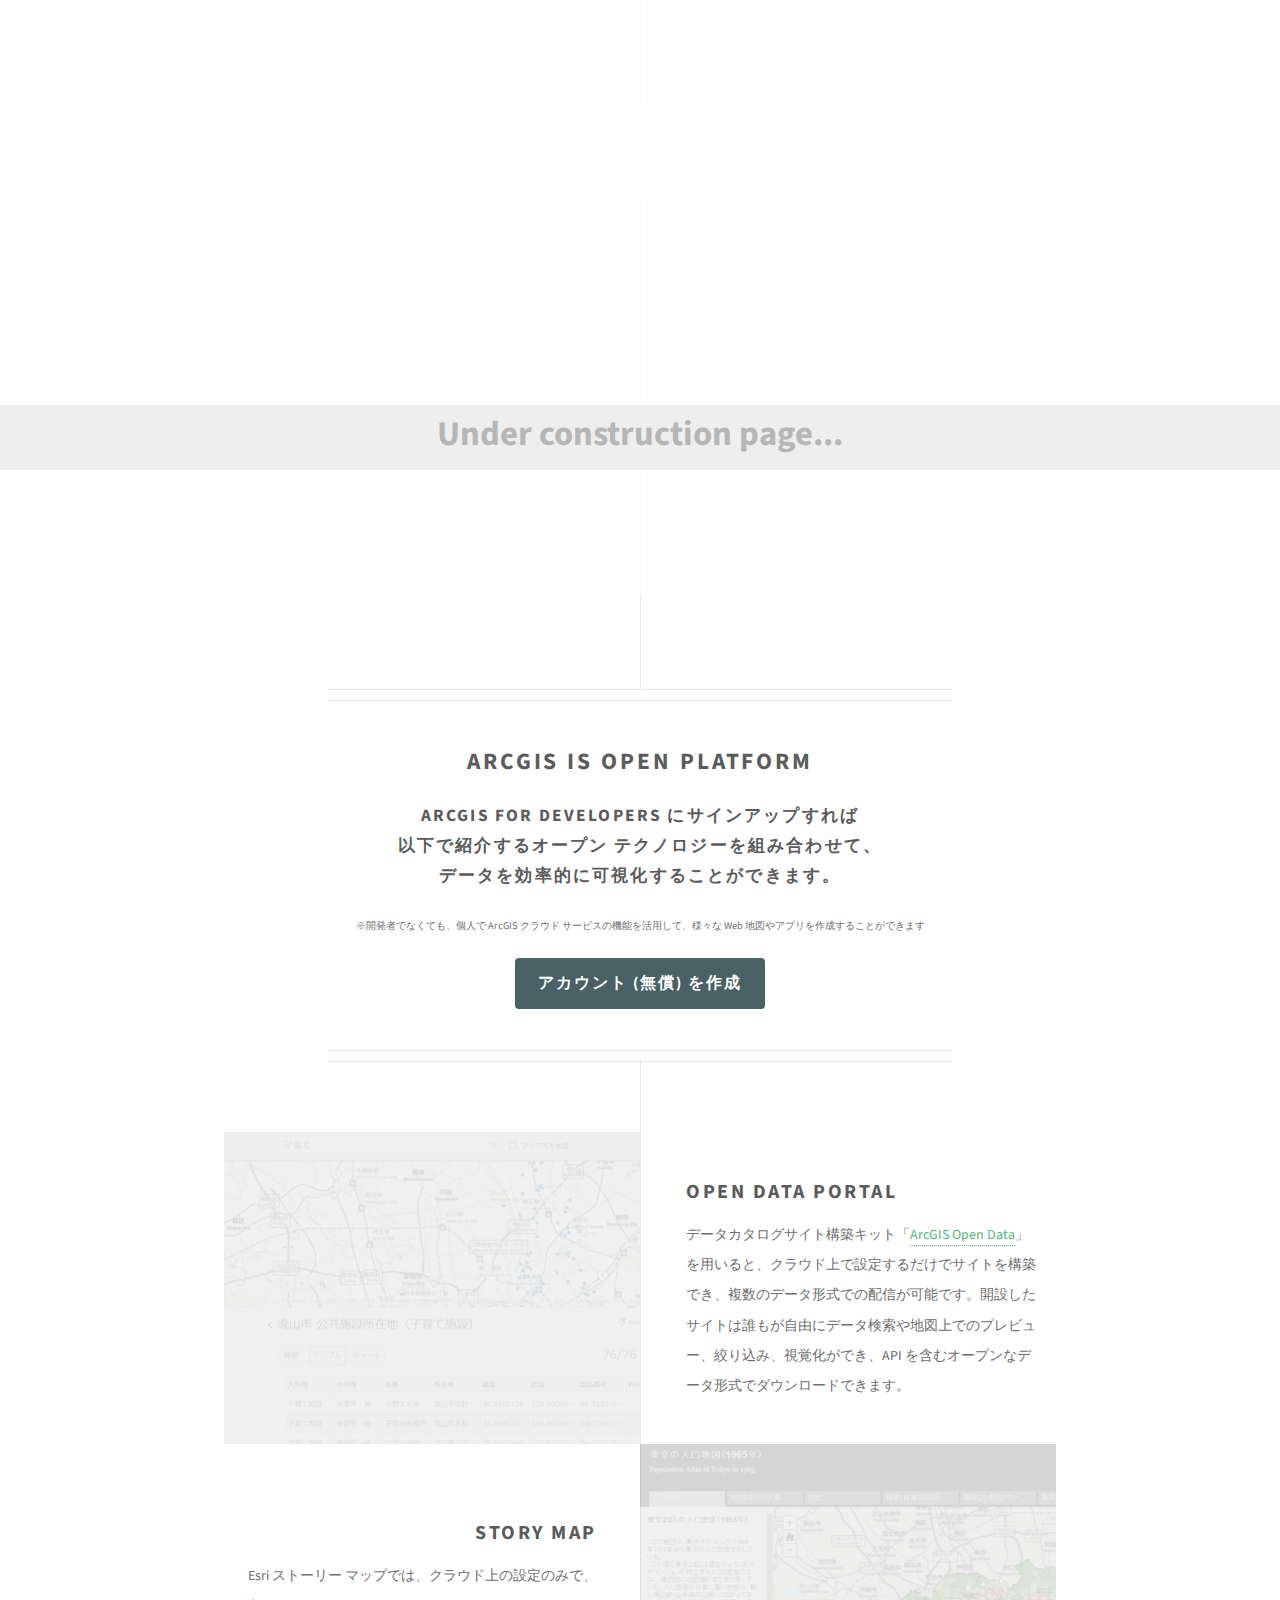
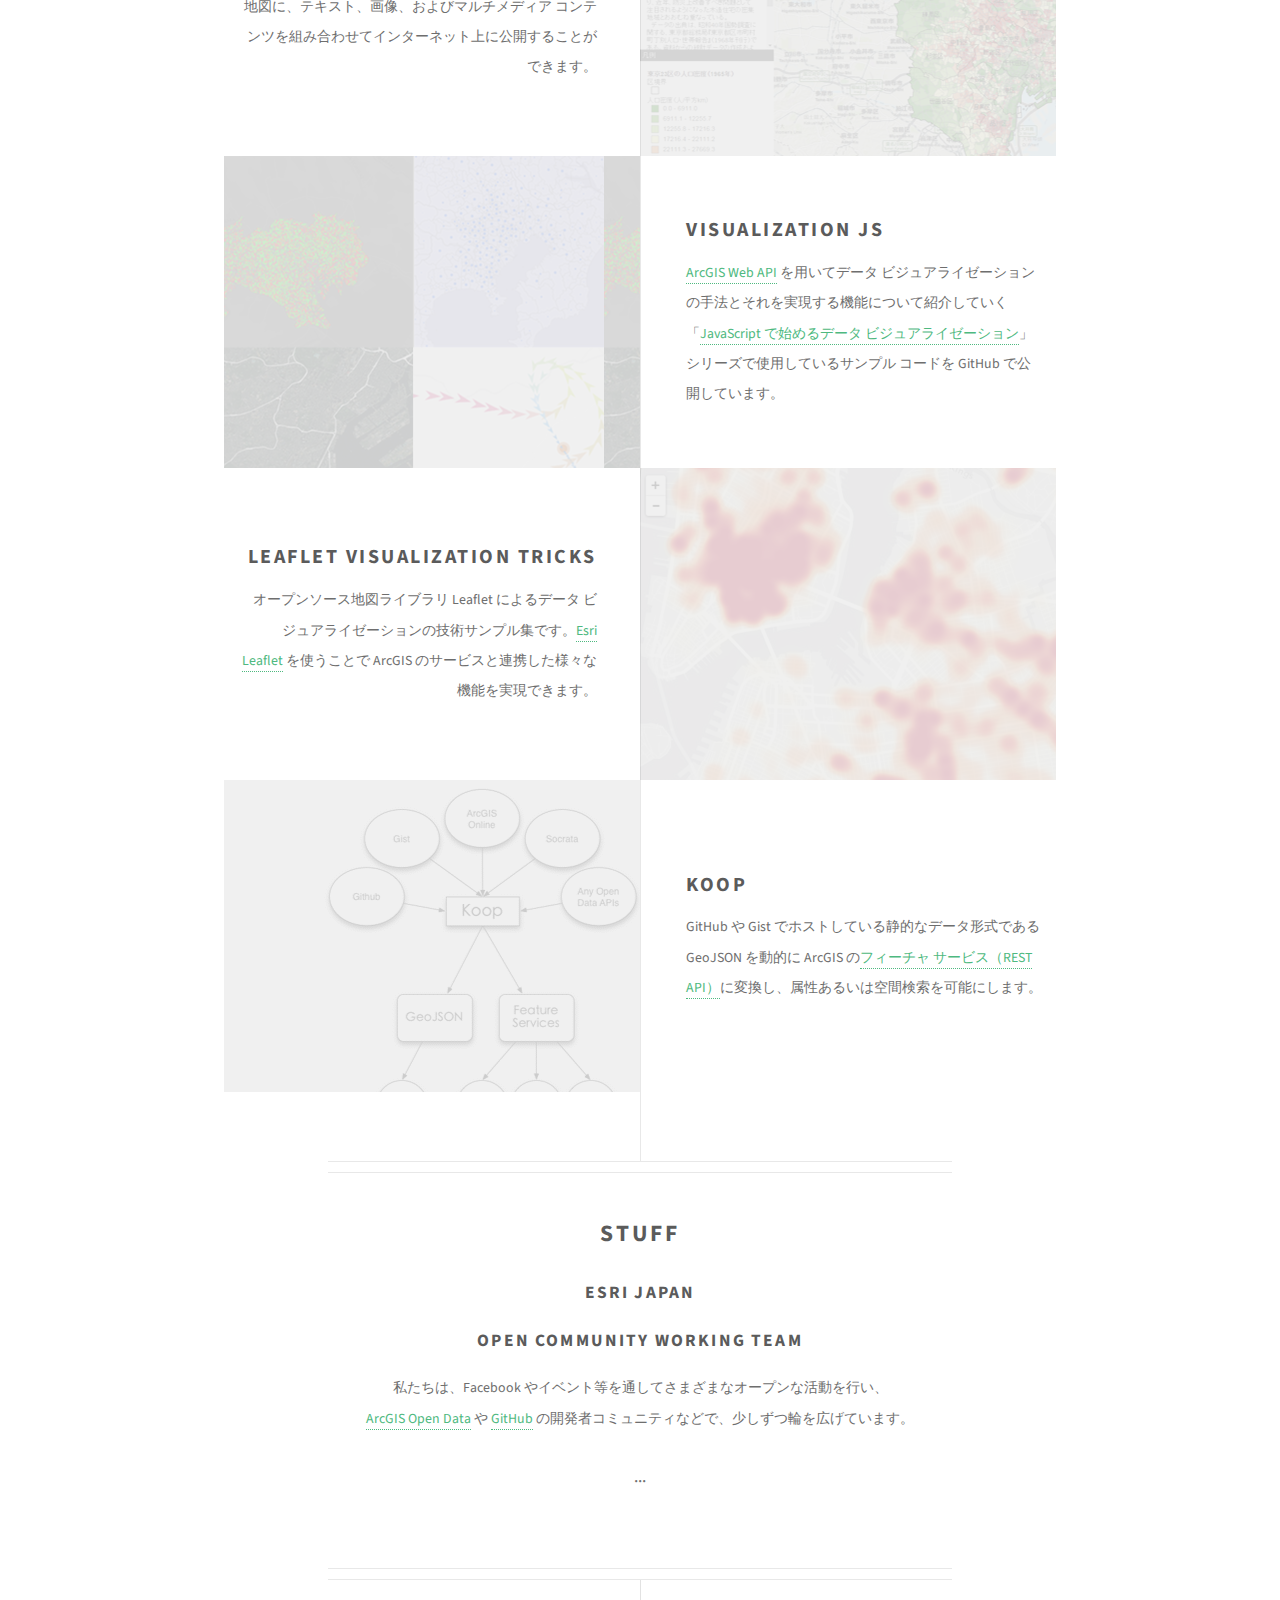
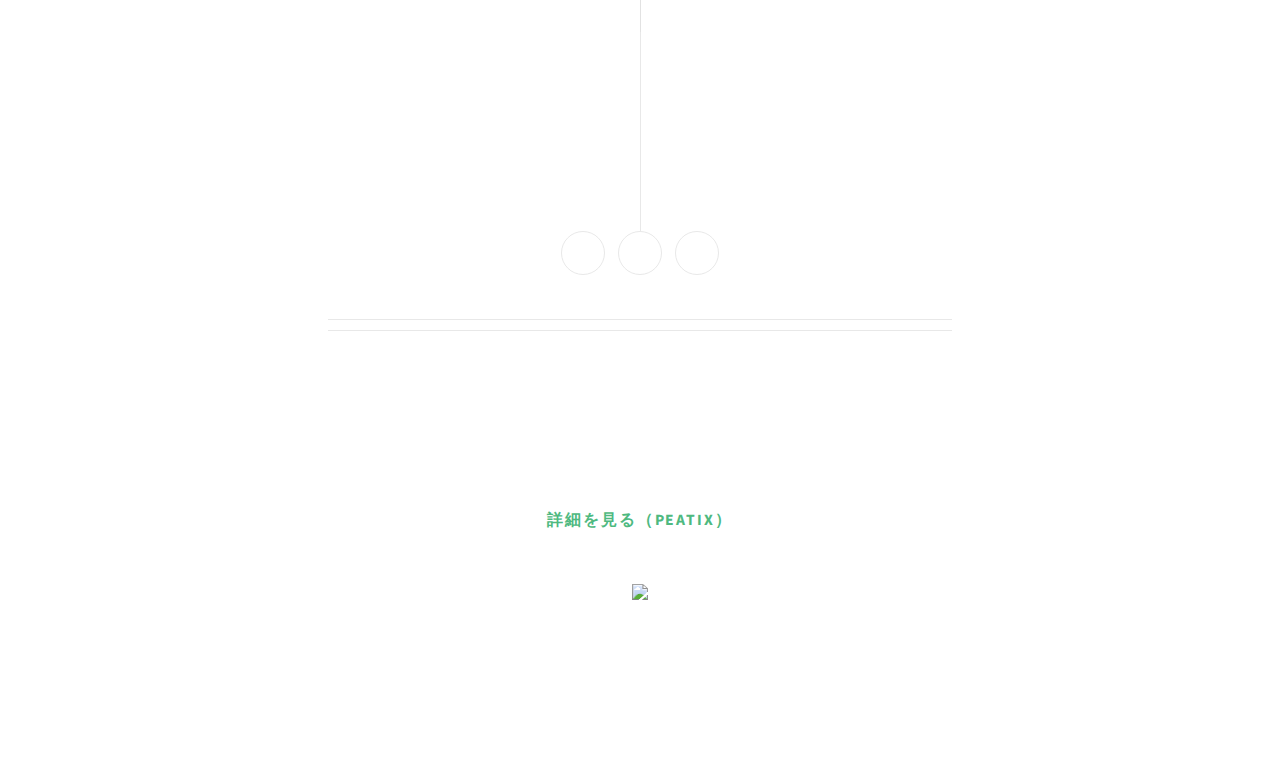
==== commit 8d535ed2: "fix" ====
--- a/ej-dataviz/index.html
+++ b/ej-dataviz/index.html
@@ -96,14 +96,25 @@
 			<div id="footer">
 				<div class="container 75%">
 
-					<!--<header class="major last">
-						<h2>Questions or comments?</h2>
+					<ul class="icons">
+						<li><a href="https://twitter.com/ESRIJapan" target="_blank" class="icon fa-twitter"><span class="label">Twitter</span></a></li>
+						<li><a href="https://www.facebook.com/esrijopendata" target="_blank" class="icon fa-facebook"><span class="label">Facebook</span></a></li>
+						<!--<li><a href="#" class="icon fa-instagram"><span class="label">Instagram</span></a></li>-->
+						<li><a href="https://github.com/esrijapan" target="_blank" class="icon fa-github"><span class="label">Github</span></a></li>
+						<!--<li><a href="#" class="icon fa-dribbble"><span class="label">Dribbble</span></a></li>-->
+					</ul>
+
+					<header class="major last">
+						<h2>Meetup イベントに参加しませんか？</h2>
 					</header>
 
-					<p>Vitae natoque dictum etiam semper magnis enim feugiat amet curabitur tempor
-					orci penatibus. Tellus erat mauris ipsum fermentum etiam vivamus.</p>
+					<p>...<!--弊社セミナールームにて月に一度開催している Meetup では、Esri Leaflet や Koop など、いわゆる Esri のオープン ソース プロジェクトに関する情報共有や、ゲストスピーカーをお呼びしてのビジュアライゼーション勉強会を実施しています。ご興味ある方は気軽にご連絡ください。--></p>
 
-					<form method="post" action="#">
+					<ul class="actions">
+						<li><a href="http://peatix.com/" target="_blank" class="button">詳細を見る（Peatix）</a></li>
+					</ul>
+
+					<!--<form method="post" action="#">
 						<div class="row">
 							<div class="6u 12u(mobilep)">
 								<input type="text" name="name" placeholder="Name" />
@@ -120,23 +131,15 @@
 						<div class="row">
 							<div class="12u">
 								<ul class="actions">
-									<li><input type="submit" value="Send Message" /></li>
+									<li><input type="submit" value="送信" /></li>
 								</ul>
 							</div>
 						</div>
 					</form>-->
 
-					<ul class="icons">
-						<li><a href="https://twitter.com/ESRIJapan" target="_blank" class="icon fa-twitter"><span class="label">Twitter</span></a></li>
-						<li><a href="https://www.facebook.com/esrijopendata" target="_blank" class="icon fa-facebook"><span class="label">Facebook</span></a></li>
-						<!--<li><a href="#" class="icon fa-instagram"><span class="label">Instagram</span></a></li>-->
-						<li><a href="https://github.com/esrijapan" target="_blank" class="icon fa-github"><span class="label">Github</span></a></li>
-						<!--<li><a href="#" class="icon fa-dribbble"><span class="label">Dribbble</span></a></li>-->
+					<ul>
+						<li><img class="ej-logo" src="images/logo.png" /></li>
 					</ul>
-
-					<!--<ul>
-						<li><img src="images/logo.png" /></li>
-					</ul>-->
 
 					<ul class="copyright">
 						<li>&copy; Esri Japan. All rights reserved.</li><li>Design: <a href="http://html5up.net" target="_blank">HTML5 UP</a></li>
--- a/ej-dataviz/assets/css/main.css
+++ b/ej-dataviz/assets/css/main.css
@@ -6,6 +6,10 @@
 
 span.mini {
 	font-size: 0.6em;
+}
+
+img.ej-logo {
+	width: 40%;
 }
 
 
@@ -2627,13 +2631,17 @@
 /* Footer */
 
 	#footer {
-		background-attachment: scroll;
-		/*background-color: #4eb980;#32cd32*/
+		background-attachment: scroll,							fixed;
+		background-image: url("images/bottom-3200.svg"), url("images/overlay-footer.png");
+		background-position: top center,					top left;
+		background-repeat: repeat-x,						repeat;
+		background-size: 3200px 460px,					auto;
+		/*background-attachment: scroll;
 		background-color: #496064;
 		background-image: url("images/bottom-3200.svg");
 		background-position: top center;
 		background-repeat: repeat-x;
-		background-size: 3200px 460px;
+		background-size: 3200px 460px;*/
 		color: rgba(255, 255, 255, 0.8);
 		/*
 			Since the SVG background occupies a lot of vertical space, we'll
@@ -2879,8 +2887,10 @@
 		/* Footer */
 
 			#footer {
-				background-image: url("images/bottom-1600.svg");
-				background-size: 1600px 230px;
+				background-image: url("images/bottom-1280.svg"), url("images/overlay-footer.png");
+				background-size: 1600px 230px,						auto,							cover;
+				/*background-image: url("images/bottom-1600.svg");
+				background-size: 1600px 230px;*/
 				margin-top: -100px;
 				padding: calc(230px + 4em) 0 6em 0;
 			}
@@ -3045,8 +3055,10 @@
 		/* Footer */
 
 			#footer {
-				background-image: url("images/bottom-1280.svg");
-				background-size: 1280px 184px;
+				background-image: url("images/bottom-1280.svg"), url("images/overlay-footer-s.png");
+				background-size: 1280px 184px,						auto,							cover;
+				/*background-image: url("images/bottom-1280.svg");
+				background-size: 1280px 184px;*/
 				margin-top: -75px;
 				padding: calc(184px + 2em) 0 2em 0;
 			}
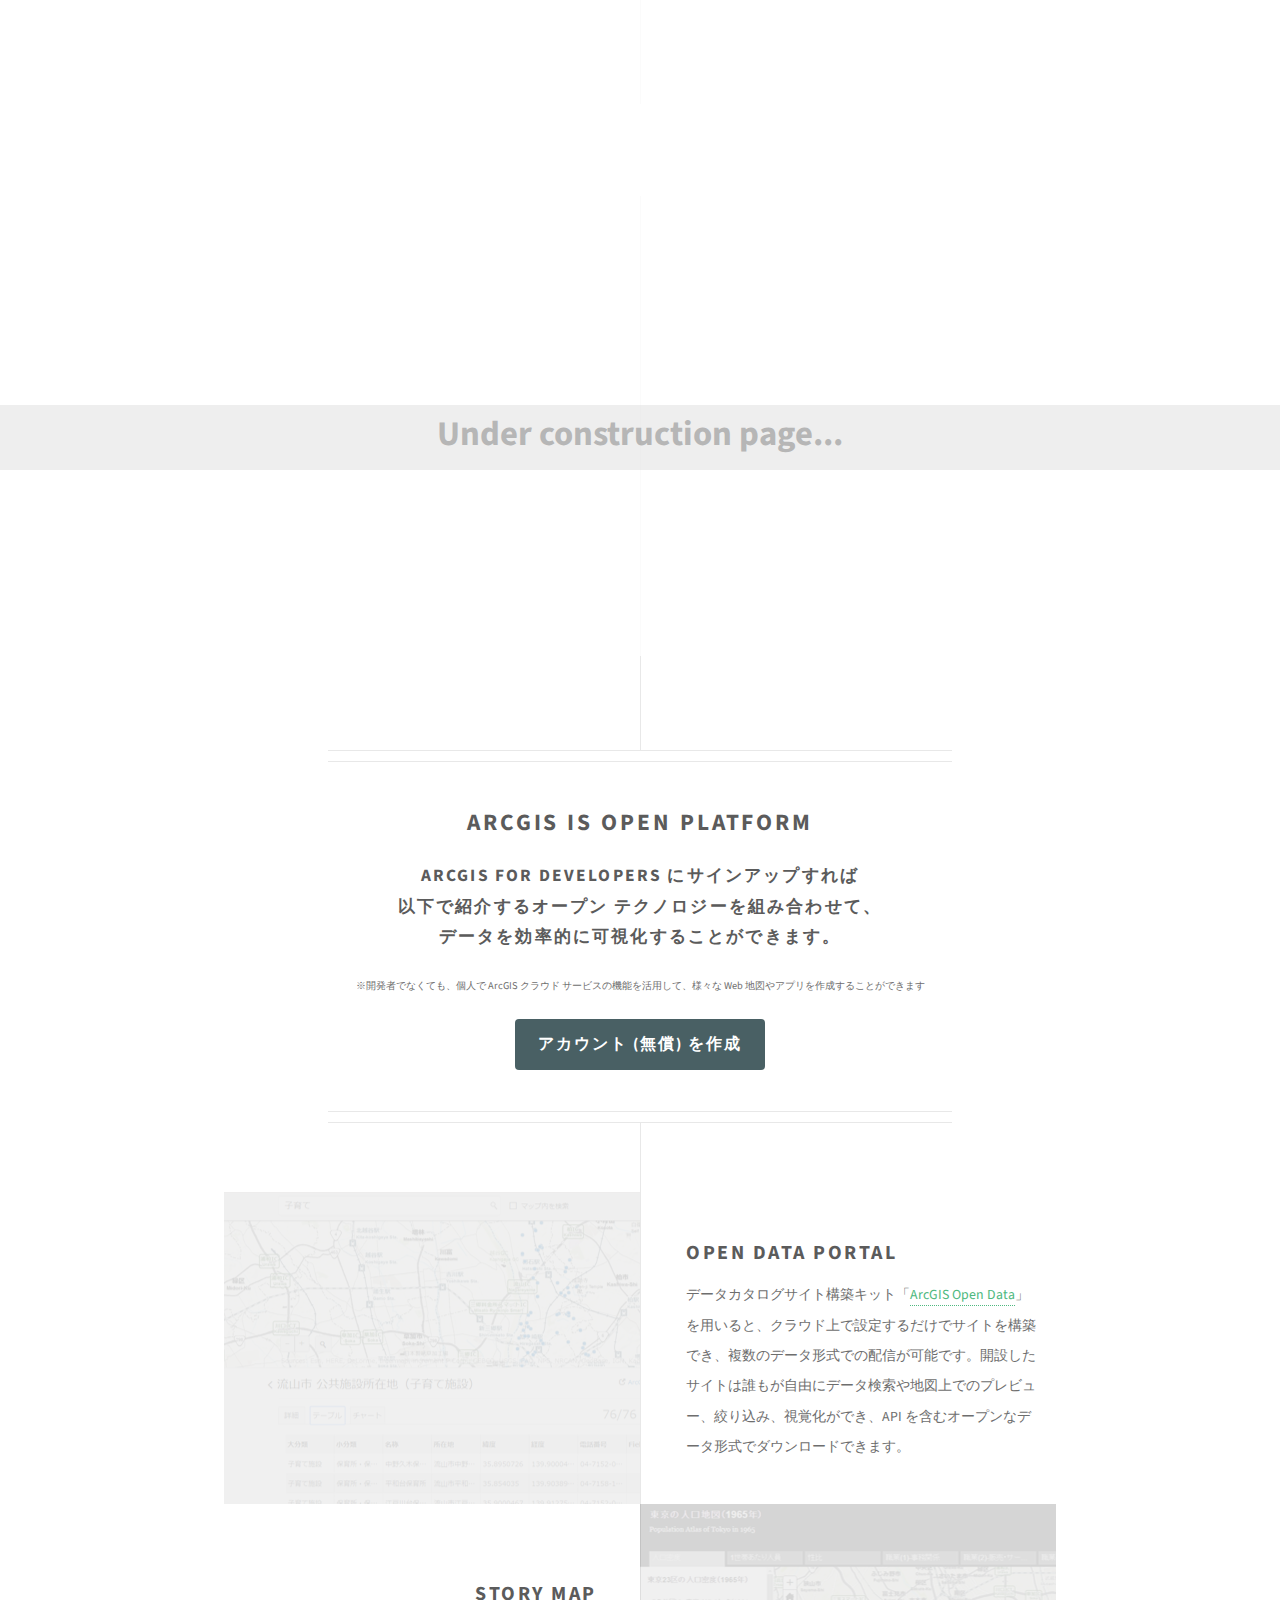
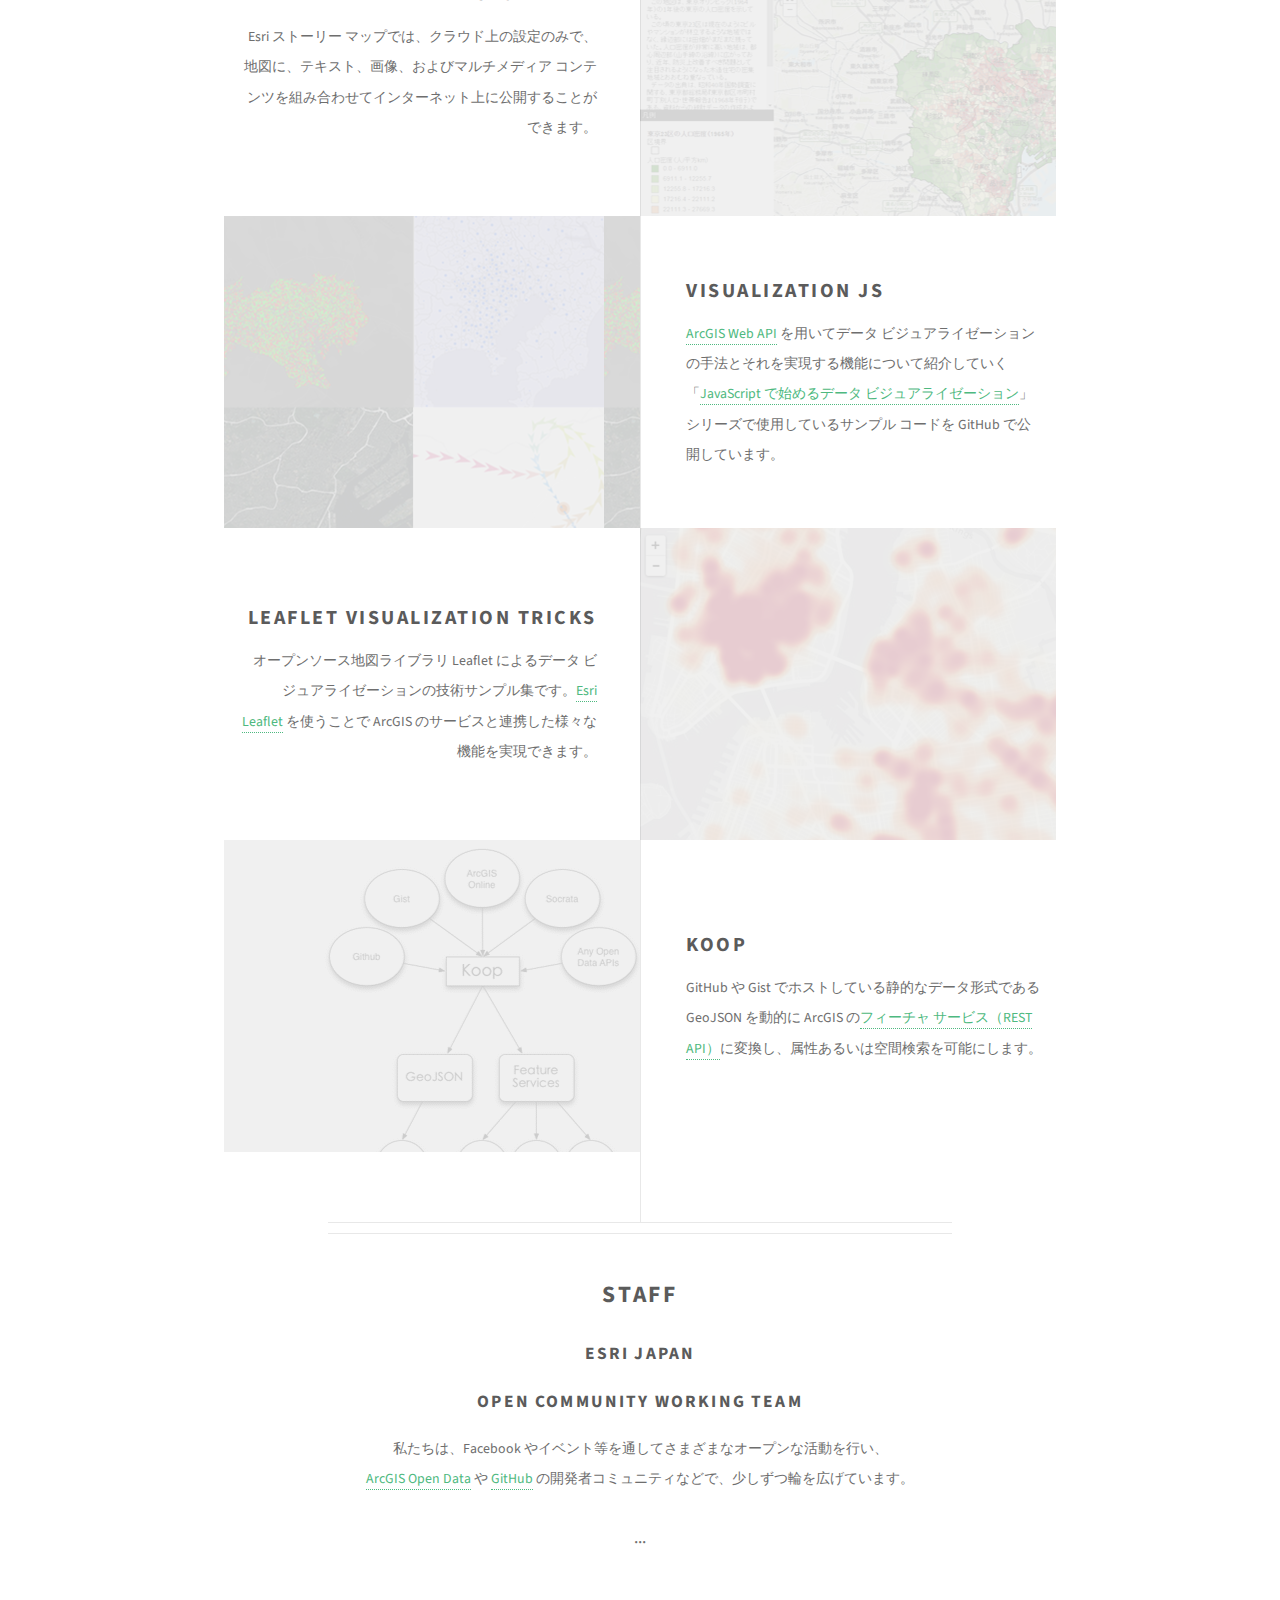
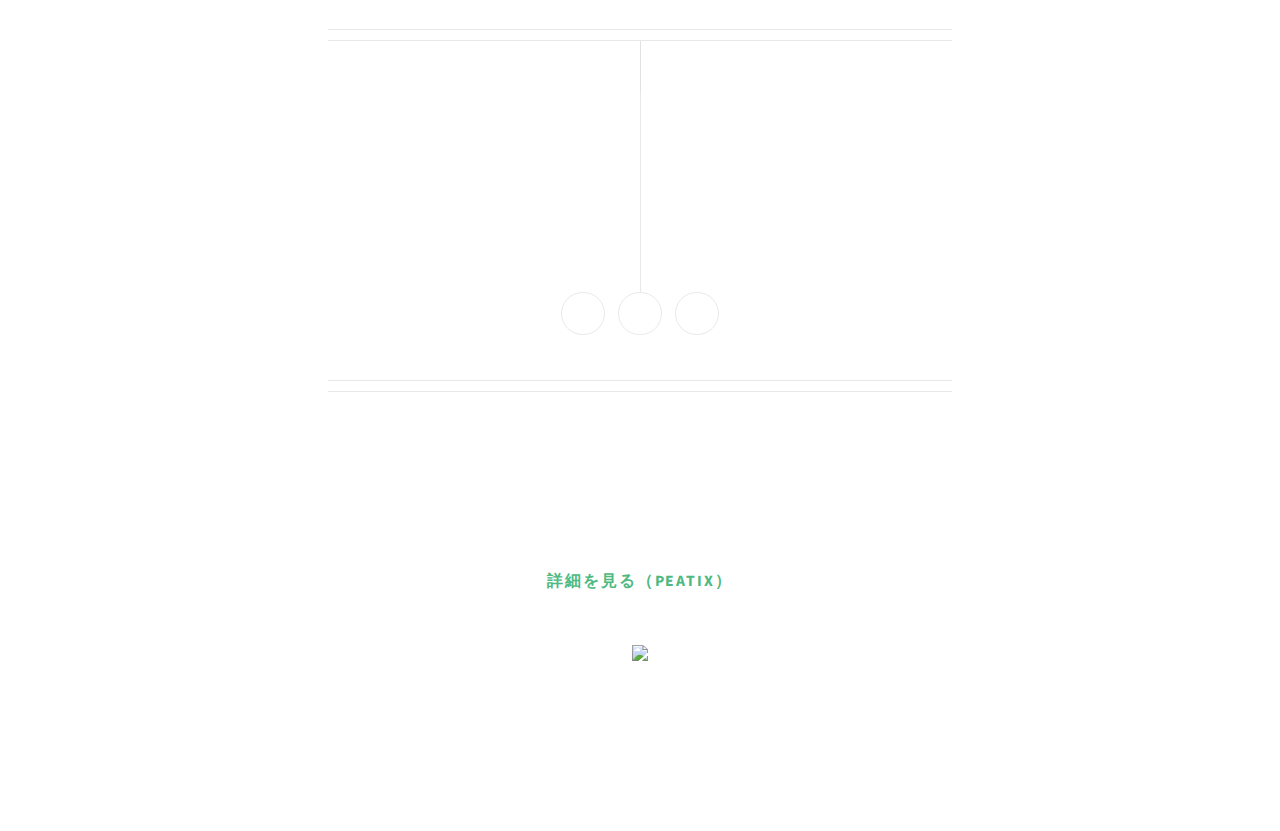
==== commit 595cd209: "fix" ====
--- a/ej-dataviz/index.html
+++ b/ej-dataviz/index.html
@@ -6,7 +6,7 @@
 -->
 <html>
 	<head>
-		<title>Esri Japan Data Visualization</title>
+		<title>Esri Japan Data Visualization Lab</title>
 		<meta charset="utf-8" />
 		<meta name="viewport" content="width=device-width, initial-scale=1" />
 		<!--[if lte IE 8]><script src="assets/js/ie/html5shiv.js"></script><![endif]-->
@@ -18,7 +18,7 @@
 		<!-- Header -->
 			<div id="header">
 				<span class="logo icon ms ms-layers-overlay"></span>
-				<h1>Esri Japan Data Visualization</h1>
+				<h1>Esri Japan</h1><h1>Data Visualization Lab</h1>
 				<h5></h5>
 				<p>ArcGIS のオープンなプラットフォームを基盤とした<br />様々なデータ ビジュアライゼーションと<br />それを支えるオープンなテクノロジーを紹介します。</p>
 			</div>
@@ -50,35 +50,35 @@
 					<section class="feature right">
 						<a href="http://storymaps.arcgis.com/ja/" target="_blank" class="image stm icon ms ms-map-o"><img src="images/pic03.jpg" alt="" /></a>
 						<div class="content">
-							<h3>Story Map <a href="https://github.com/esri?utf8=%E2%9C%93&query=storytelling" target="_blank" class="icon fa-github"><span class="label">Github</span></a></h3>
+							<h3>Story Map <a href="https://github.com/esri?utf8=%E2%9C%93&query=storytelling" target="_blank" class="github-link icon fa-github"><span class="label">Github</span></a></h3>
 							<p>Esri ストーリー マップでは、クラウド上の設定のみで、地図に、テキスト、画像、およびマルチメディア コンテンツを組み合わせてインターネット上に公開することができます。</p>
 						</div>
 					</section>
 					<section class="feature left">
 						<a href="https://github.com/EsriJapan/data-visualization-js" target="_blank" class="image viz icon fa-code"><img src="images/pic02.jpg" alt="" /></a>
 						<div class="content">
-							<h3>visualization js <a href="https://github.com/EsriJapan/data-visualization-js" target="_blank" class="icon fa-github"><span class="label">Github</span></a></h3>
+							<h3>visualization js <a href="https://github.com/EsriJapan/data-visualization-js" target="_blank" class="github-link icon fa-github"><span class="label">Github</span></a></h3>
 							<p><a href="http://www.esrij.com/products/arcgis-api-for-javascript/" target="_blank">ArcGIS Web API</a> を用いてデータ ビジュアライゼーションの手法とそれを実現する機能について紹介していく「<a href="https://geonet.esri.com/docs/DOC-3492" target="_blank">JavaScript で始めるデータ ビジュアライゼーション</a>」シリーズで使用しているサンプル コードを GitHub で公開しています。</p>
 						</div>
 					</section>
 					<section class="feature right">
 						<a href="#" target="_blank" class="image lft icon ms ms-leaflet"><img src="images/pic03.jpg" alt="" /></a>
 						<div class="content">
-							<h3>Leaflet Visualization Tricks <a href="#" target="_blank" class="icon fa-github"><span class="label">Github</span></a></h3>
+							<h3>Leaflet Visualization Tricks <a href="#" target="_blank" class="github-link icon fa-github"><span class="label">Github</span></a></h3>
 							<p>オープンソース地図ライブラリ Leaflet によるデータ ビジュアライゼーションの技術サンプル集です。<a href="https://esri.github.io/esri-leaflet/" target="_blank">Esri Leaflet</a> を使うことで ArcGIS のサービスと連携した様々な機能を実現できます。</p>
 						</div>
 					</section>
 					<section class="feature left">
 						<a href="http://ec2-52-193-79-249.ap-northeast-1.compute.amazonaws.com/" target="_blank" class="image kop icon ms ms-ogc-web-services"><img src="images/pic01.jpg" alt="" /></a>
 						<div class="content">
-							<h3>Koop <a href="https://github.com/koopjs/koop" target="_blank" class="icon fa-github"><span class="label">Github</span></a></h3>
+							<h3>Koop <a href="https://github.com/koopjs/koop" target="_blank" class="github-link icon fa-github"><span class="label">Github</span></a></h3>
 							<p>GitHub や Gist でホストしている静的なデータ形式である GeoJSON を動的に ArcGIS の<a href="https://developers.arcgis.com/features/layers/" target="_blank">フィーチャ サービス（REST API）</a>に変換し、属性あるいは空間検索を可能にします。</p>
 						</div>
 					</section>
 				</div>
 
 				<footer class="major container 75%">
-					<h2>Stuff</h2>
+					<h2>Staff</h2>
 					<h5>Esri Japan</h5>
 					<h5>Open Community Working Team</h5>
 					<p>私たちは、Facebook やイベント等を通してさまざまなオープンな活動を行い、<br /><a href="http://data.esrij.com/" target="_blank">ArcGIS Open Data</a> や <a href="https://github.com/esrijapan" target="_blank">GitHub</a> の開発者コミュニティなどで、少しずつ輪を広げています。</p>
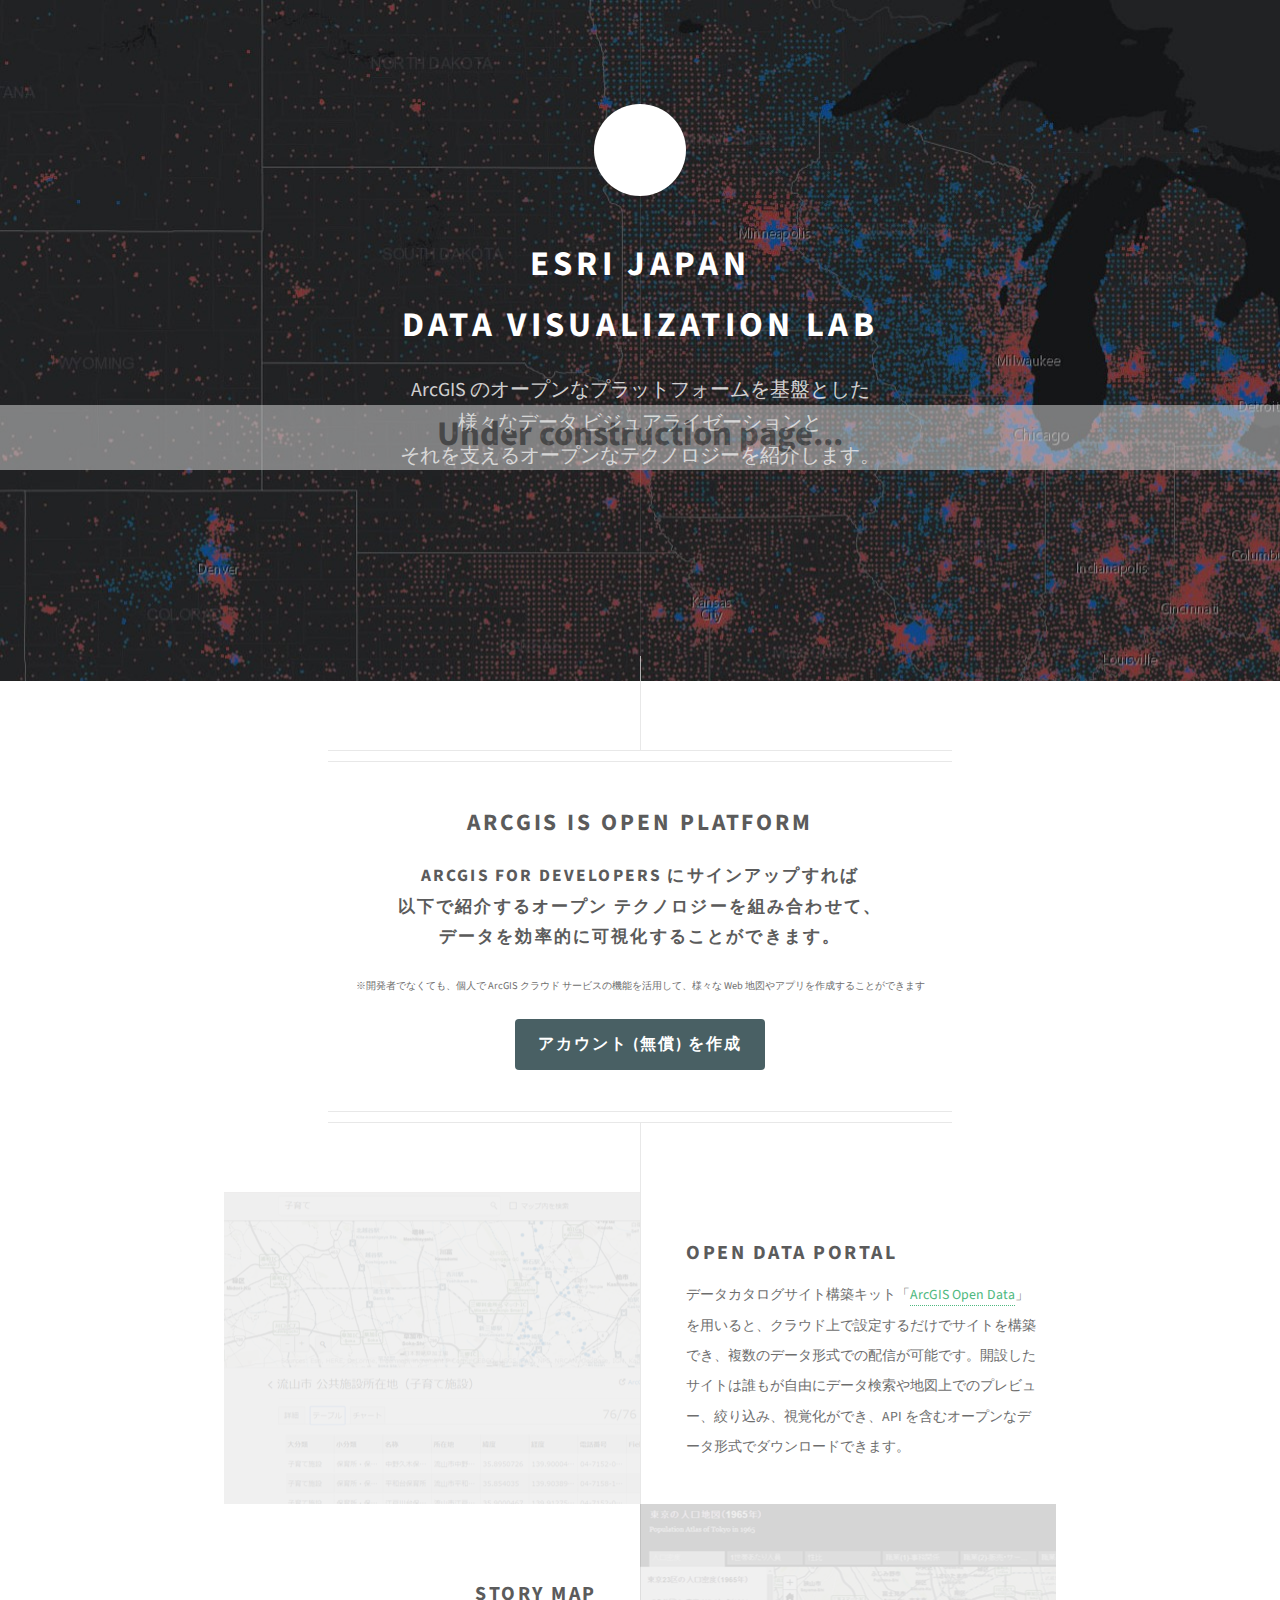
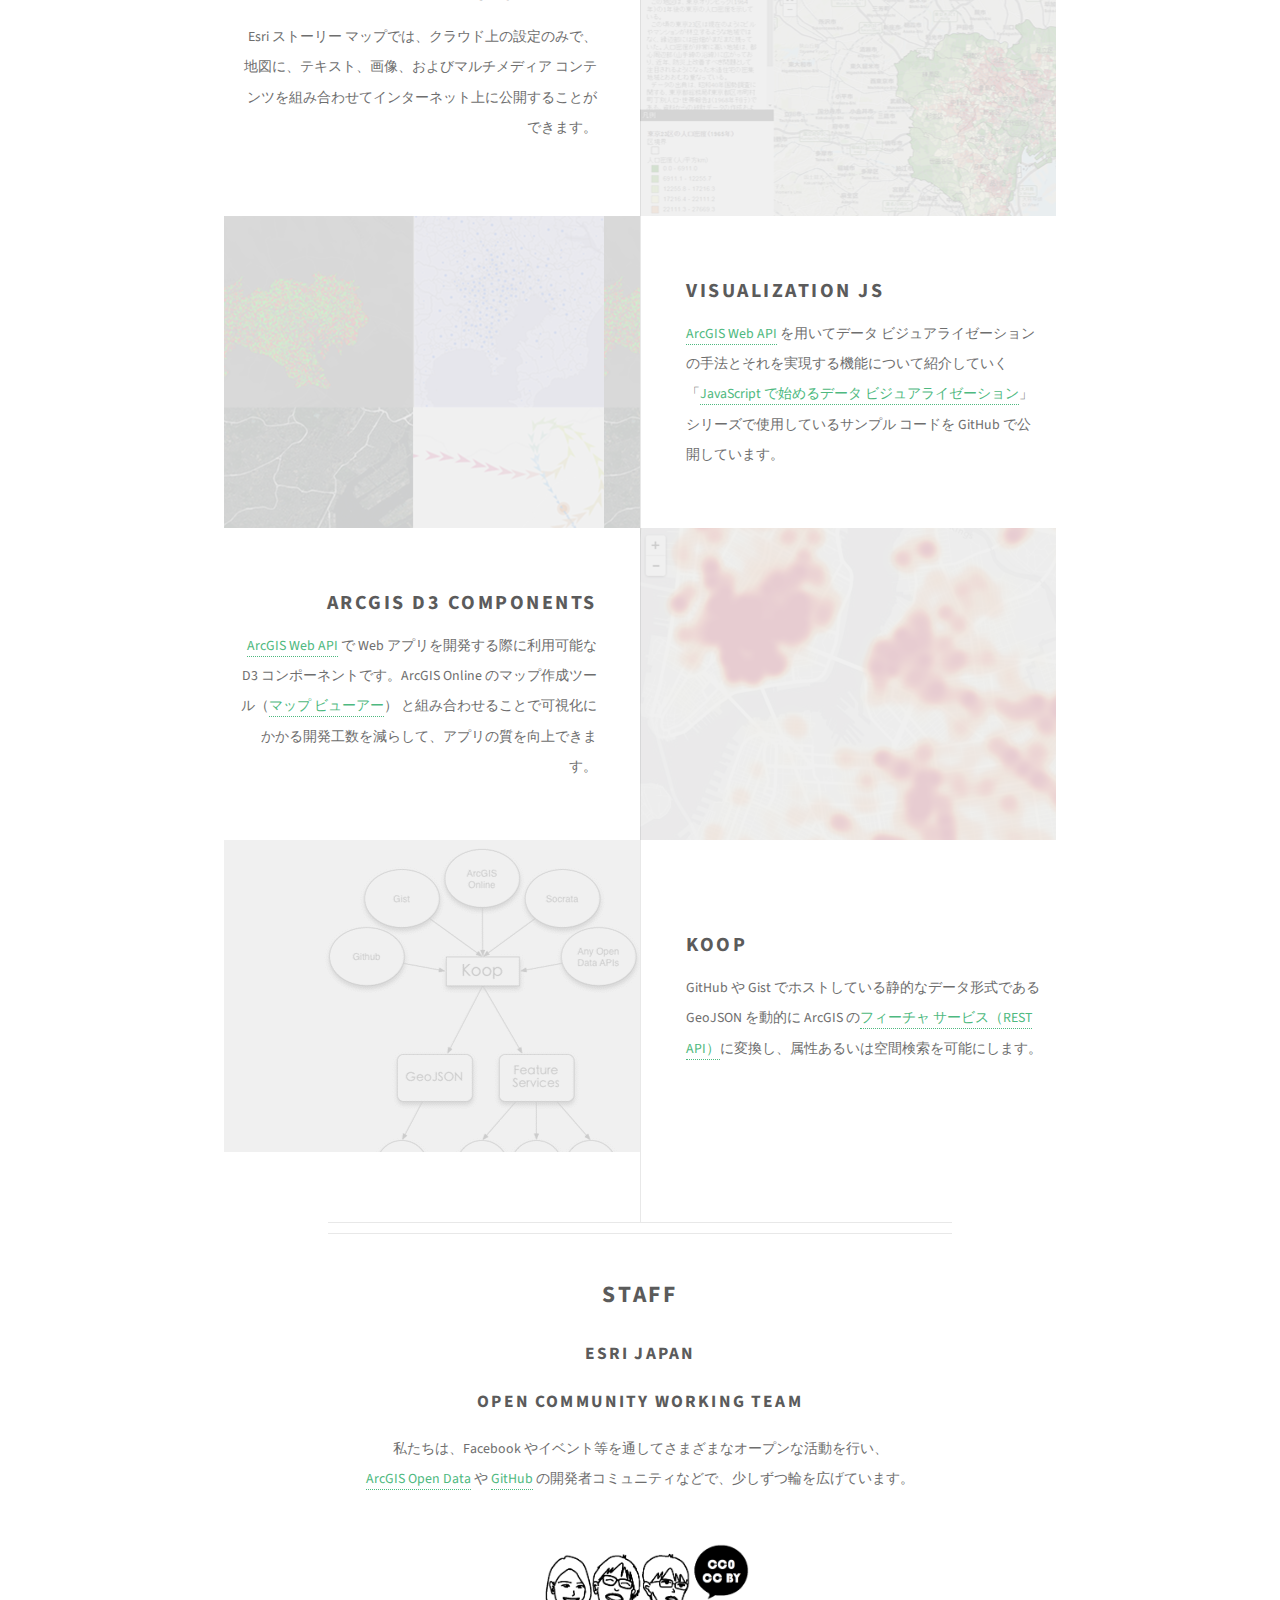
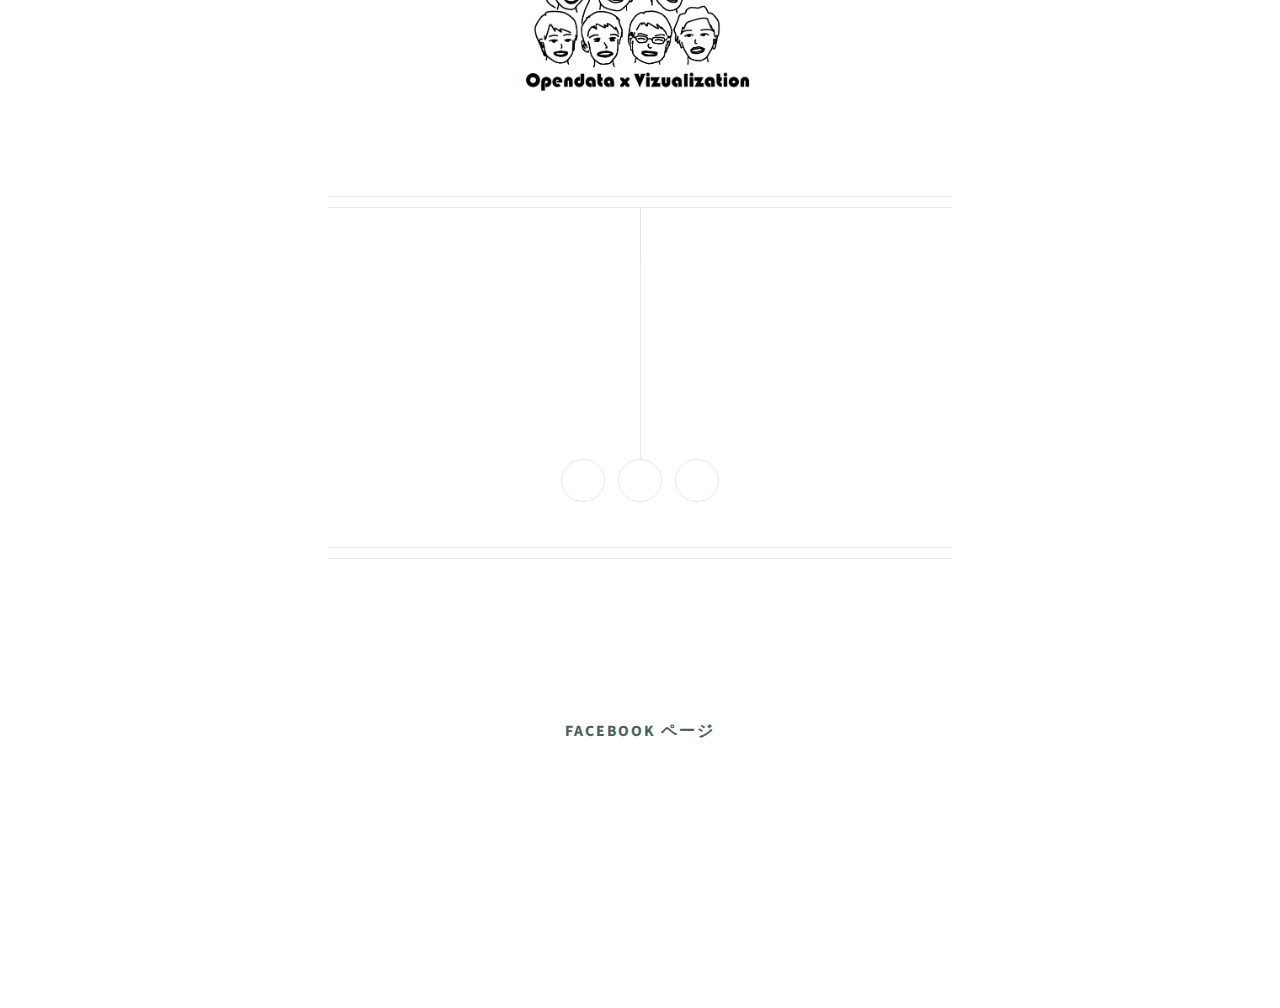
==== commit fe7393d5: "updates" ====
--- a/ej-dataviz/index.html
+++ b/ej-dataviz/index.html
@@ -62,10 +62,10 @@
 						</div>
 					</section>
 					<section class="feature right">
-						<a href="#" target="_blank" class="image lft icon ms ms-leaflet"><img src="images/pic03.jpg" alt="" /></a>
+						<a href="#" target="_blank" class="image lft icon fa-pie-chart"><img src="images/pic03.jpg" alt="" /></a>
 						<div class="content">
-							<h3>Leaflet Visualization Tricks <a href="#" target="_blank" class="github-link icon fa-github"><span class="label">Github</span></a></h3>
-							<p>オープンソース地図ライブラリ Leaflet によるデータ ビジュアライゼーションの技術サンプル集です。<a href="https://esri.github.io/esri-leaflet/" target="_blank">Esri Leaflet</a> を使うことで ArcGIS のサービスと連携した様々な機能を実現できます。</p>
+							<h3>ArcGIS D3 Components <a href="https://github.com/EsriJapan/arcgis-d3-components" target="_blank" class="github-link icon fa-github"><span class="label">Github</span></a></h3>
+							<p><a href="http://www.esrij.com/products/arcgis-api-for-javascript/" target="_blank">ArcGIS Web API</a> で Web アプリを開発する際に利用可能な D3 コンポーネントです。ArcGIS Online のマップ作成ツール（<a href="http://www.arcgis.com/home/webmap/viewer.html?useExisting=1" target="_blank">マップ ビューアー</a>） と組み合わせることで可視化にかかる開発工数を減らして、アプリの質を向上できます。</p>
 						</div>
 					</section>
 					<section class="feature left">
@@ -83,7 +83,7 @@
 					<h5>Open Community Working Team</h5>
 					<p>私たちは、Facebook やイベント等を通してさまざまなオープンな活動を行い、<br /><a href="http://data.esrij.com/" target="_blank">ArcGIS Open Data</a> や <a href="https://github.com/esrijapan" target="_blank">GitHub</a> の開発者コミュニティなどで、少しずつ輪を広げています。</p>
 					<ul>
-						<li>...</li>
+						<li><img class="ej-logo" src="images/team.png" /></li>
 					</ul>
 					<!--<ul class="actions">
 						<li><a href="#" class="button">ArcGIS for Developers アカウント (無償) を作成</a></li>
@@ -105,13 +105,11 @@
 					</ul>
 
 					<header class="major last">
-						<h2>Meetup イベントに参加しませんか？</h2>
+						<h2>私たちの活動が気になる方は<br />Facebook ページにいいね！をお願いします。</h2>
 					</header>
 
-					<p>...<!--弊社セミナールームにて月に一度開催している Meetup では、Esri Leaflet や Koop など、いわゆる Esri のオープン ソース プロジェクトに関する情報共有や、ゲストスピーカーをお呼びしてのビジュアライゼーション勉強会を実施しています。ご興味ある方は気軽にご連絡ください。--></p>
-
 					<ul class="actions">
-						<li><a href="http://peatix.com/" target="_blank" class="button">詳細を見る（Peatix）</a></li>
+						<li><a href="https://www.facebook.com/esrijopendata" target="_blank" class="button">Facebook ページ</a></li>
 					</ul>
 
 					<!--<form method="post" action="#">
--- a/ej-dataviz/assets/css/main.css
+++ b/ej-dataviz/assets/css/main.css
@@ -10,6 +10,10 @@
 
 img.ej-logo {
 	width: 40%;
+}
+
+a.github-link:hover {
+	color: #30b4ca;
 }
 
 
@@ -2541,7 +2545,7 @@
 
 	#header {
 		background-attachment: scroll,							fixed,					fixed;
-		background-image: url("images/top-3200.svg"), url("images/overlay.png"), url("../../images/header.jpg");
+		background-image: url("images/top-3200.svg"), url("images/overlay.jpg"), url("../../images/header.jpg");
 		background-position: bottom center,					top left,				center center;
 		background-repeat: repeat-x,						repeat,					no-repeat;
 		background-size: 3200px 460px,					auto,					cover;
@@ -2601,7 +2605,7 @@
 			/*background: #4eb980;*/
 			background: #fff;
 			border-radius: 100%;
-			color: #30b4ca;
+			color: #544d55;
 			cursor: default;
 			display: inline-block;
 			font-size: 2.25em;
@@ -2688,7 +2692,7 @@
 		#footer .button {
 			background: #ffffff;
 			box-shadow: inset 0 0 0 1px #ffffff;
-			color: #4eb980;
+			color: #496064;
 		}
 
 			#footer input[type="submit"]:hover,
@@ -2863,7 +2867,7 @@
 
 			#header {
 				background-attachment: scroll,							fixed,							scroll;
-				background-image: url("images/top-1600.svg"), url("images/overlay.png"), url("../../images/header.jpg");
+				background-image: url("images/top-1600.svg"), url("images/overlay.jpg"), url("../../images/header.jpg");
 				background-size: 1600px 230px,					auto,							cover;
 				padding: 6em 0 12em 0;
 			}
@@ -3027,7 +3031,7 @@
 		/* Header */
 
 			#header {
-				background-image: url("images/top-1280.svg"), url("images/overlay.png"), url("../../images/header.jpg");
+				background-image: url("images/top-1280.svg"), url("images/overlay.jpg"), url("../../images/header.jpg");
 				background-size: 1280px 184px,						auto,							cover;
 				padding: 3em 0 7em 0;
 			}
